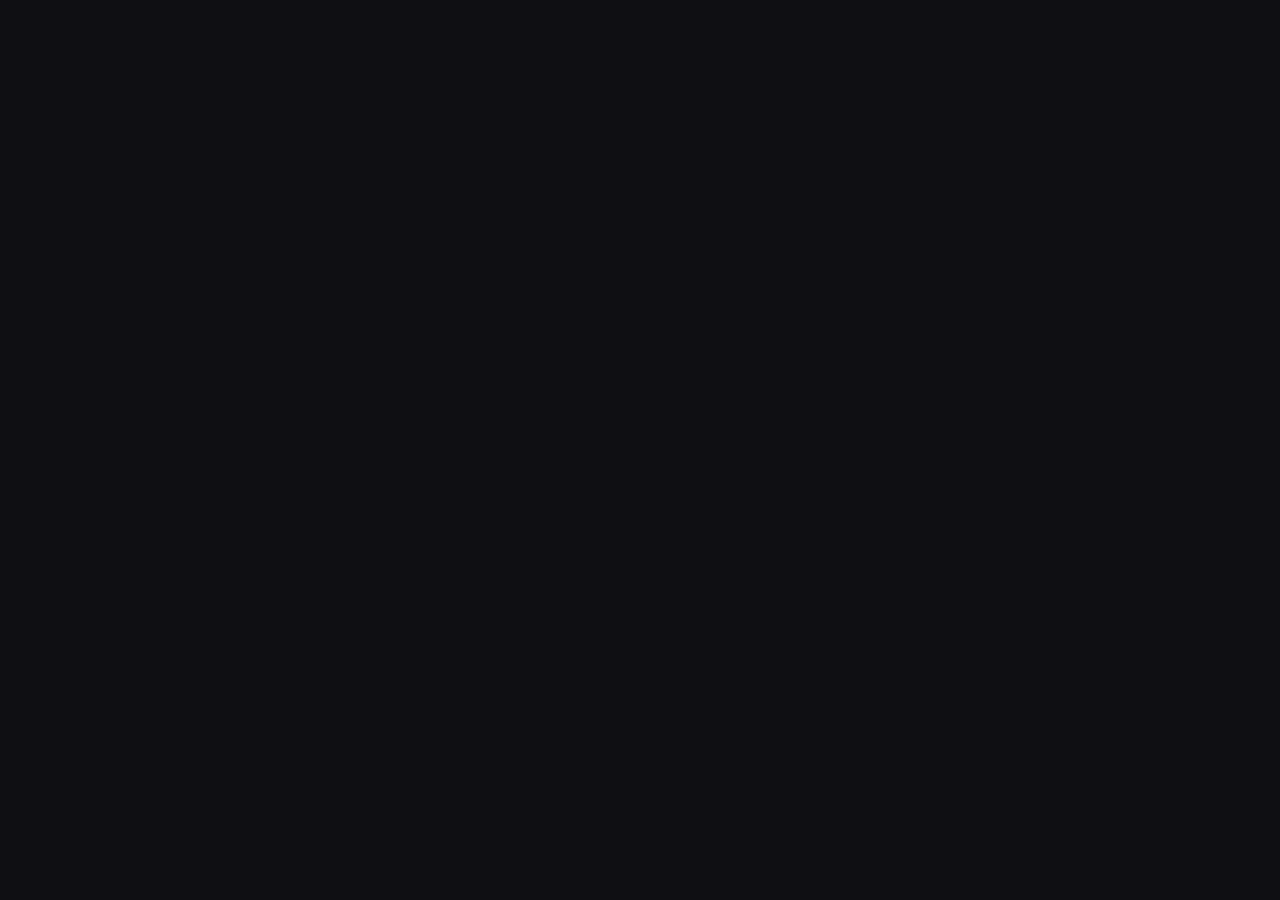
==== index.html @ 5f4cb9f7 "Create index.html" ====
<!DOCTYPE html>
<html lang="es">
<head>
    <meta charset="UTF-8">
    <meta name="viewport" content="width=device-width, initial-scale=1.0">
    <title>TITINA LLC | Game Studio</title>
    <style>
        /* Paleta de colores y variables */
        :root {
            --bg-color: #0f0f13;
            --text-color: #e0e0e0;
            --accent-color: #7b2cbf; /* Morado estilo gaming */
            --accent-glow: #9d4edd;
        }
        
        body {
            margin: 0;
            padding: 0;
            font-family: 'Segoe UI', Tahoma, Geneva, Verdana, sans-serif;
            background-color: var(--bg-color);
            color: var(--text-color);
        }

        /* Barra de navegación */
        header {
            padding: 20px 50px;
            background: rgba(0,0,0,0.5);
            display: flex;
            justify-content: space-between;
            align-items: center;
            border-bottom: 2px solid var(--accent-color);
            box-shadow: 0 0 10px rgba(123, 44, 191, 0.3);
        }

        header h1 {
            margin: 0;
            color: #fff;
            font-size: 1.5rem;
            letter-spacing: 2px;
        }

        /* Sección Principal (Hero) */
        .hero {
            text-align: center;
            padding: 100px 20px;
            background: radial-gradient(circle at center, #1a1a2e 0%, var(--bg-color) 100%);
        }

        .hero h2 {
            font-size: 3rem;
            margin-bottom: 10px;
            color: #fff;
            text-shadow: 0 0 10px var(--accent-glow);
        }

        .hero p {
            font-size: 1.2rem;
            color: #aaa;
            max-width: 600px;
            margin: 0 auto 30px auto;
            line-height: 1.6;
        }

        .btn {
            background-color: var(--accent-color);
            color: white;
            padding: 12px 24px;
            text-decoration: none;
            border-radius: 5px;
            font-weight: bold;
            transition: 0.3s;
            text-transform: uppercase;
            letter-
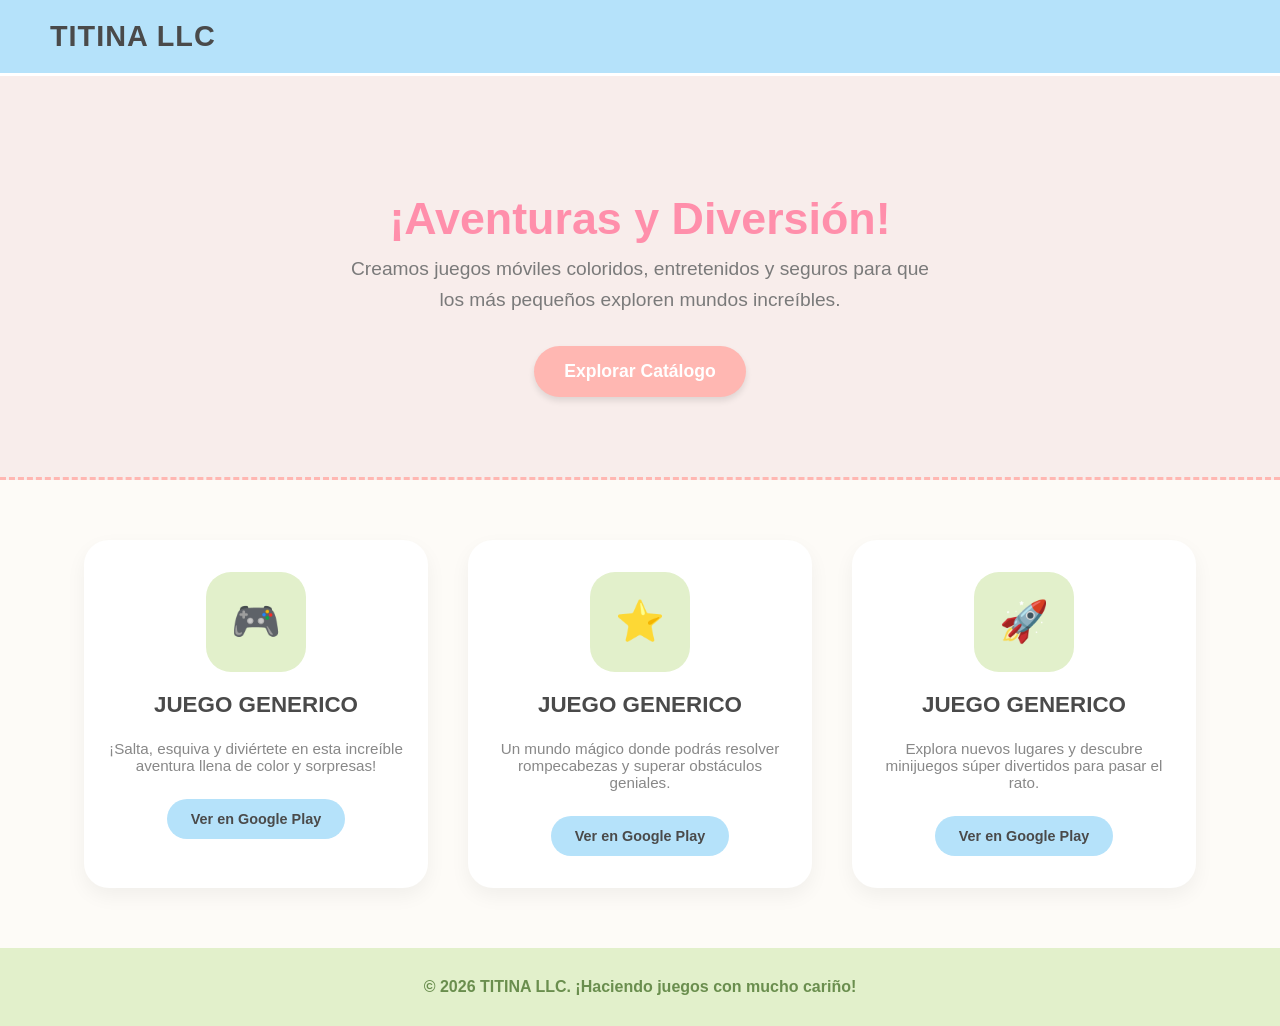
==== commit 5eb33295: "Update index.html" ====
--- a/index.html
+++ b/index.html
@@ -3,14 +3,17 @@
 <head>
     <meta charset="UTF-8">
     <meta name="viewport" content="width=device-width, initial-scale=1.0">
-    <title>TITINA LLC | Game Studio</title>
+    <title>TITINA LLC | Juegos Divertidos</title>
     <style>
-        /* Paleta de colores y variables */
+        /* Paleta de colores pastel */
         :root {
-            --bg-color: #0f0f13;
-            --text-color: #e0e0e0;
-            --accent-color: #7b2cbf; /* Morado estilo gaming */
-            --accent-glow: #9d4edd;
+            --bg-color: #fdfbf7; /* Crema suave */
+            --header-bg: #b5e2fa; /* Azul pastel */
+            --text-color: #5c5c5c;
+            --card-bg: #ffffff;
+            --btn-color: #ffb7b2; /* Rosa pastel */
+            --btn-hover: #ff9a93;
+            --footer-bg: #e2f0cb; /* Verde pastel */
         }
         
         body {
@@ -24,50 +27,183 @@
         /* Barra de navegación */
         header {
             padding: 20px 50px;
-            background: rgba(0,0,0,0.5);
+            background: var(--header-bg);
             display: flex;
             justify-content: space-between;
             align-items: center;
-            border-bottom: 2px solid var(--accent-color);
-            box-shadow: 0 0 10px rgba(123, 44, 191, 0.3);
+            box-shadow: 0 4px 10px rgba(0,0,0,0.05);
+            border-bottom: 3px solid #fff;
         }
 
         header h1 {
             margin: 0;
-            color: #fff;
-            font-size: 1.5rem;
-            letter-spacing: 2px;
+            color: #4a4a4a;
+            font-size: 1.8rem;
+            font-weight: 900;
+            letter-spacing: 1px;
         }
 
         /* Sección Principal (Hero) */
         .hero {
             text-align: center;
-            padding: 100px 20px;
-            background: radial-gradient(circle at center, #1a1a2e 0%, var(--bg-color) 100%);
+            padding: 80px 20px;
+            background-color: #f8edeb; /* Rosa muy claro */
+            border-bottom: 3px dashed #ffb7b2;
         }
 
         .hero h2 {
-            font-size: 3rem;
+            font-size: 2.8rem;
             margin-bottom: 10px;
-            color: #fff;
-            text-shadow: 0 0 10px var(--accent-glow);
+            color: #ff8fab;
         }
 
         .hero p {
             font-size: 1.2rem;
-            color: #aaa;
+            color: #7a7a7a;
             max-width: 600px;
             margin: 0 auto 30px auto;
             line-height: 1.6;
         }
 
         .btn {
-            background-color: var(--accent-color);
-            color: white;
+            background-color: var(--btn-color);
+            color: #fff;
+            padding: 15px 30px;
+            text-decoration: none;
+            border-radius: 30px; /* Bordes muy redondeados para estilo infantil */
+            font-weight: bold;
+            font-size: 1.1rem;
+            transition: 0.3s;
+            display: inline-block;
+            box-shadow: 0 4px 6px rgba(0,0,0,0.1);
+        }
+
+        .btn:hover {
+            background-color: var(--btn-hover);
+            transform: translateY(-2px);
+            box-shadow: 0 6px 12px rgba(0,0,0,0.15);
+        }
+
+        /* Cuadrícula de Juegos */
+        .games-grid {
+            display: flex;
+            justify-content: center;
+            gap: 40px;
+            padding: 60px 20px;
+            flex-wrap: wrap;
+        }
+
+        .game-card {
+            background: var(--card-bg);
+            padding: 30px 20px;
+            border-radius: 25px; /* Bordes suaves */
+            width: 300px;
+            text-align: center;
+            box-shadow: 0 8px 20px rgba(0,0,0,0.05);
+            transition: transform 0.3s, box-shadow 0.3s;
+            border: 2px solid #fff;
+        }
+
+        .game-card:hover {
+            transform: translateY(-10px);
+            box-shadow: 0 12px 25px rgba(0,0,0,0.1);
+            border-color: #b5e2fa;
+        }
+
+        /* Espacio para el ícono del juego */
+        .game-card .icon-placeholder {
+            width: 100px;
+            height: 100px;
+            background-color: #e2f0cb;
+            border-radius: 25px;
+            margin: 0 auto 20px auto;
+            display: flex;
+            align-items: center;
+            justify-content: center;
+            font-size: 2.5rem;
+            color: #a3c982;
+        }
+
+        .game-card h3 {
+            color: #4a4a4a;
+            margin-top: 0;
+            font-size: 1.4rem;
+        }
+
+        .game-card p {
+            color: #888;
+            font-size: 0.95rem;
+            margin-bottom: 25px;
+        }
+
+        .play-store-btn {
+            display: inline-block;
+            background-color: #b5e2fa;
+            color: #4a4a4a;
             padding: 12px 24px;
             text-decoration: none;
-            border-radius: 5px;
+            border-radius: 20px;
             font-weight: bold;
+            font-size: 0.9rem;
             transition: 0.3s;
-            text-transform: uppercase;
-            letter-
+        }
+
+        .play-store-btn:hover {
+            background-color: #90d4f8;
+        }
+
+        /* Pie de página */
+        footer {
+            text-align: center;
+            padding: 30px;
+            background: var(--footer-bg);
+            color: #6a8e4e;
+            font-size: 1rem;
+            font-weight: bold;
+        }
+    </style>
+</head>
+<body>
+
+    <header>
+        <h1>TITINA LLC</h1>
+    </header>
+
+    <section class="hero">
+        <h2>¡Aventuras y Diversión!</h2>
+        <p>Creamos juegos móviles coloridos, entretenidos y seguros para que los más pequeños exploren mundos increíbles.</p>
+        <a href="#games" class="btn">Explorar Catálogo</a>
+    </section>
+
+    <section id="games" class="games-grid">
+        <!-- Tarjeta Juego 1 -->
+        <div class="game-card">
+            <div class="icon-placeholder">🎮</div>
+            <h3>JUEGO GENERICO</h3>
+            <p>¡Salta, esquiva y diviértete en esta increíble aventura llena de color y sorpresas!</p>
+            <a href="#" class="play-store-btn">Ver en Google Play</a>
+        </div>
+
+        <!-- Tarjeta Juego 2 -->
+        <div class="game-card">
+            <div class="icon-placeholder">⭐</div>
+            <h3>JUEGO GENERICO</h3>
+            <p>Un mundo mágico donde podrás resolver rompecabezas y superar obstáculos geniales.</p>
+            <a href="#" class="play-store-btn">Ver en Google Play</a>
+        </div>
+        
+        <!-- Tarjeta Juego 3 -->
+        <div class="game-card">
+            <div class="icon-placeholder">🚀</div>
+            <h3>JUEGO GENERICO</h3>
+            <p>Explora nuevos lugares y descubre minijuegos súper divertidos para pasar el rato.</p>
+            <a href="#" class="play-store-btn">Ver en Google Play</a>
+        </div>
+    </section>
+
+    <footer>
+        &copy; 2026 TITINA LLC. ¡Haciendo juegos con mucho cariño!
+    </footer>
+
+</body>
+</html>
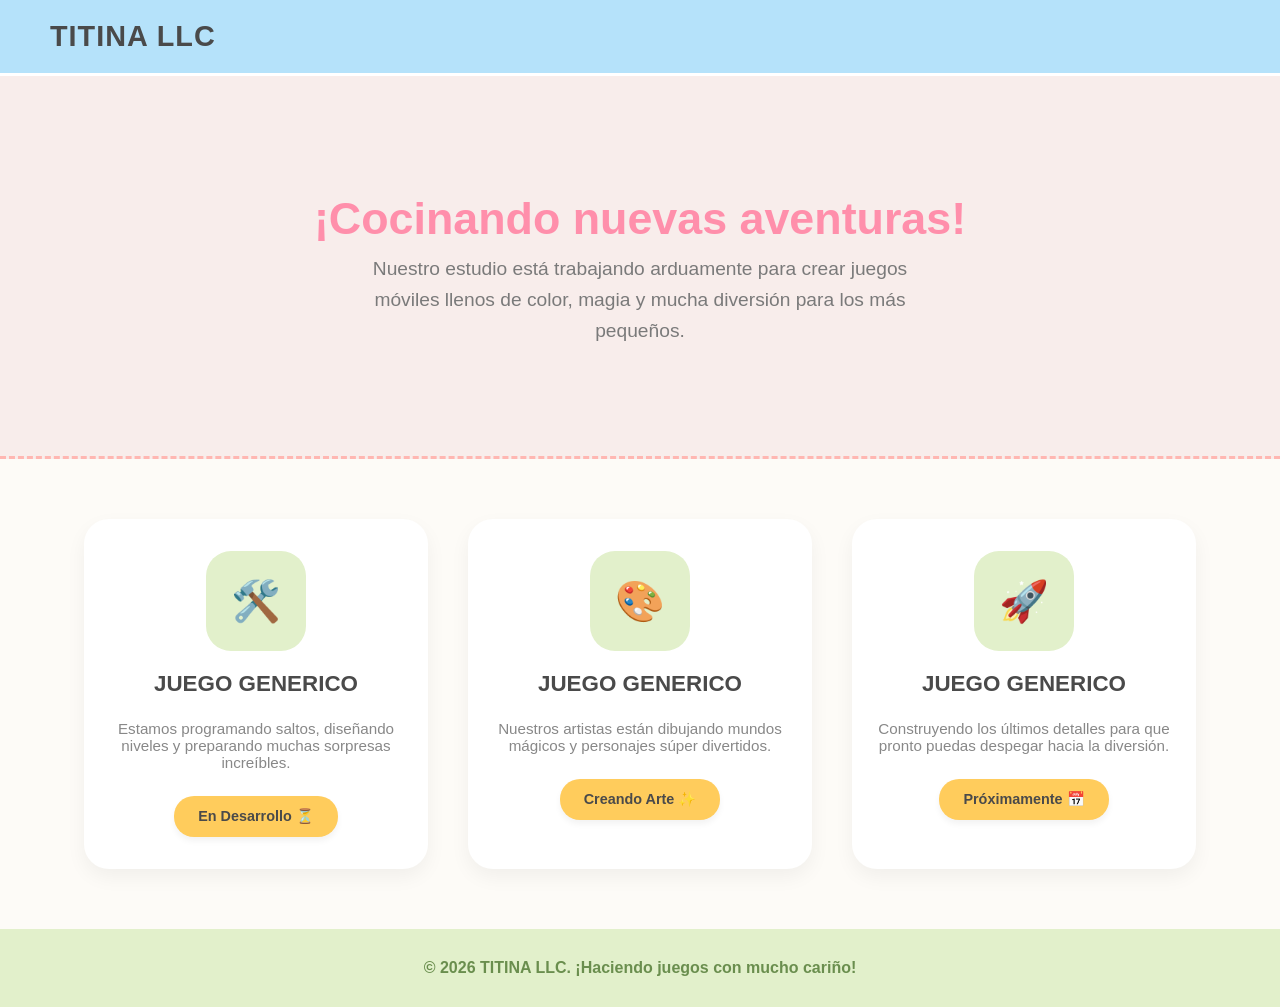
==== commit 95e2379f: "Update index.html" ====
--- a/index.html
+++ b/index.html
@@ -3,7 +3,7 @@
 <head>
     <meta charset="UTF-8">
     <meta name="viewport" content="width=device-width, initial-scale=1.0">
-    <title>TITINA LLC | Juegos Divertidos</title>
+    <title>TITINA LLC | Juegos en Desarrollo</title>
     <style>
         /* Paleta de colores pastel */
         :root {
@@ -11,8 +11,8 @@
             --header-bg: #b5e2fa; /* Azul pastel */
             --text-color: #5c5c5c;
             --card-bg: #ffffff;
-            --btn-color: #ffb7b2; /* Rosa pastel */
-            --btn-hover: #ff9a93;
+            --btn-color: #ffcc5c; /* Amarillo pastel/mostaza suave para indicar "en progreso" */
+            --btn-hover: #ffb732;
             --footer-bg: #e2f0cb; /* Verde pastel */
         }
         
@@ -63,25 +63,6 @@
             max-width: 600px;
             margin: 0 auto 30px auto;
             line-height: 1.6;
-        }
-
-        .btn {
-            background-color: var(--btn-color);
-            color: #fff;
-            padding: 15px 30px;
-            text-decoration: none;
-            border-radius: 30px; /* Bordes muy redondeados para estilo infantil */
-            font-weight: bold;
-            font-size: 1.1rem;
-            transition: 0.3s;
-            display: inline-block;
-            box-shadow: 0 4px 6px rgba(0,0,0,0.1);
-        }
-
-        .btn:hover {
-            background-color: var(--btn-hover);
-            transform: translateY(-2px);
-            box-shadow: 0 6px 12px rgba(0,0,0,0.15);
         }
 
         /* Cuadrícula de Juegos */
@@ -136,20 +117,17 @@
             margin-bottom: 25px;
         }
 
-        .play-store-btn {
+        /* Botón de estado "En Desarrollo" */
+        .status-btn {
             display: inline-block;
-            background-color: #b5e2fa;
+            background-color: var(--btn-color);
             color: #4a4a4a;
             padding: 12px 24px;
-            text-decoration: none;
             border-radius: 20px;
             font-weight: bold;
             font-size: 0.9rem;
-            transition: 0.3s;
-        }
-
-        .play-store-btn:hover {
-            background-color: #90d4f8;
+            cursor: default; /* Cursor normal porque no es un enlace clickeable aún */
+            box-shadow: 0 4px 6px rgba(0,0,0,0.05);
         }
 
         /* Pie de página */
@@ -170,34 +148,33 @@
     </header>
 
     <section class="hero">
-        <h2>¡Aventuras y Diversión!</h2>
-        <p>Creamos juegos móviles coloridos, entretenidos y seguros para que los más pequeños exploren mundos increíbles.</p>
-        <a href="#games" class="btn">Explorar Catálogo</a>
+        <h2>¡Cocinando nuevas aventuras!</h2>
+        <p>Nuestro estudio está trabajando arduamente para crear juegos móviles llenos de color, magia y mucha diversión para los más pequeños.</p>
     </section>
 
     <section id="games" class="games-grid">
         <!-- Tarjeta Juego 1 -->
         <div class="game-card">
-            <div class="icon-placeholder">🎮</div>
+            <div class="icon-placeholder">🛠️</div>
             <h3>JUEGO GENERICO</h3>
-            <p>¡Salta, esquiva y diviértete en esta increíble aventura llena de color y sorpresas!</p>
-            <a href="#" class="play-store-btn">Ver en Google Play</a>
+            <p>Estamos programando saltos, diseñando niveles y preparando muchas sorpresas increíbles.</p>
+            <div class="status-btn">En Desarrollo ⏳</div>
         </div>
 
         <!-- Tarjeta Juego 2 -->
         <div class="game-card">
-            <div class="icon-placeholder">⭐</div>
+            <div class="icon-placeholder">🎨</div>
             <h3>JUEGO GENERICO</h3>
-            <p>Un mundo mágico donde podrás resolver rompecabezas y superar obstáculos geniales.</p>
-            <a href="#" class="play-store-btn">Ver en Google Play</a>
+            <p>Nuestros artistas están dibujando mundos mágicos y personajes súper divertidos.</p>
+            <div class="status-btn">Creando Arte ✨</div>
         </div>
         
         <!-- Tarjeta Juego 3 -->
         <div class="game-card">
             <div class="icon-placeholder">🚀</div>
             <h3>JUEGO GENERICO</h3>
-            <p>Explora nuevos lugares y descubre minijuegos súper divertidos para pasar el rato.</p>
-            <a href="#" class="play-store-btn">Ver en Google Play</a>
+            <p>Construyendo los últimos detalles para que pronto puedas despegar hacia la diversión.</p>
+            <div class="status-btn">Próximamente 📅</div>
         </div>
     </section>
 
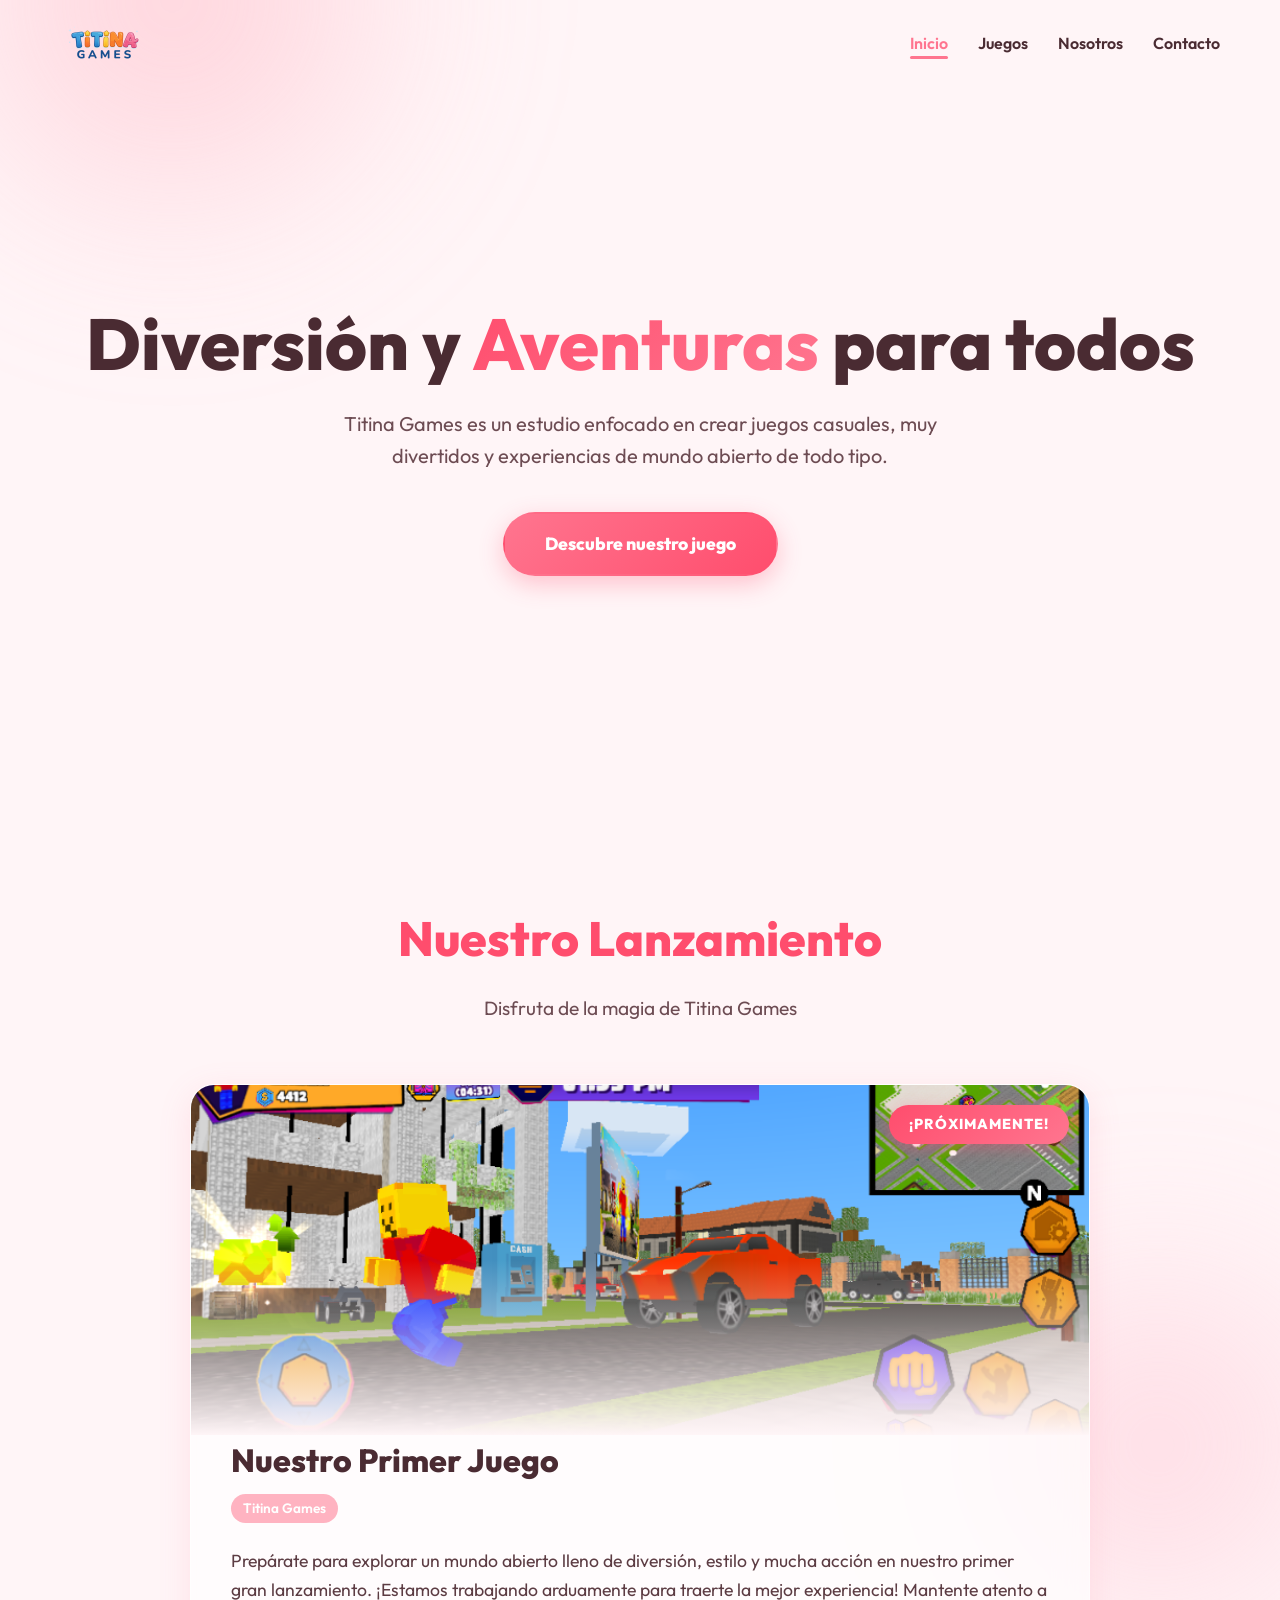
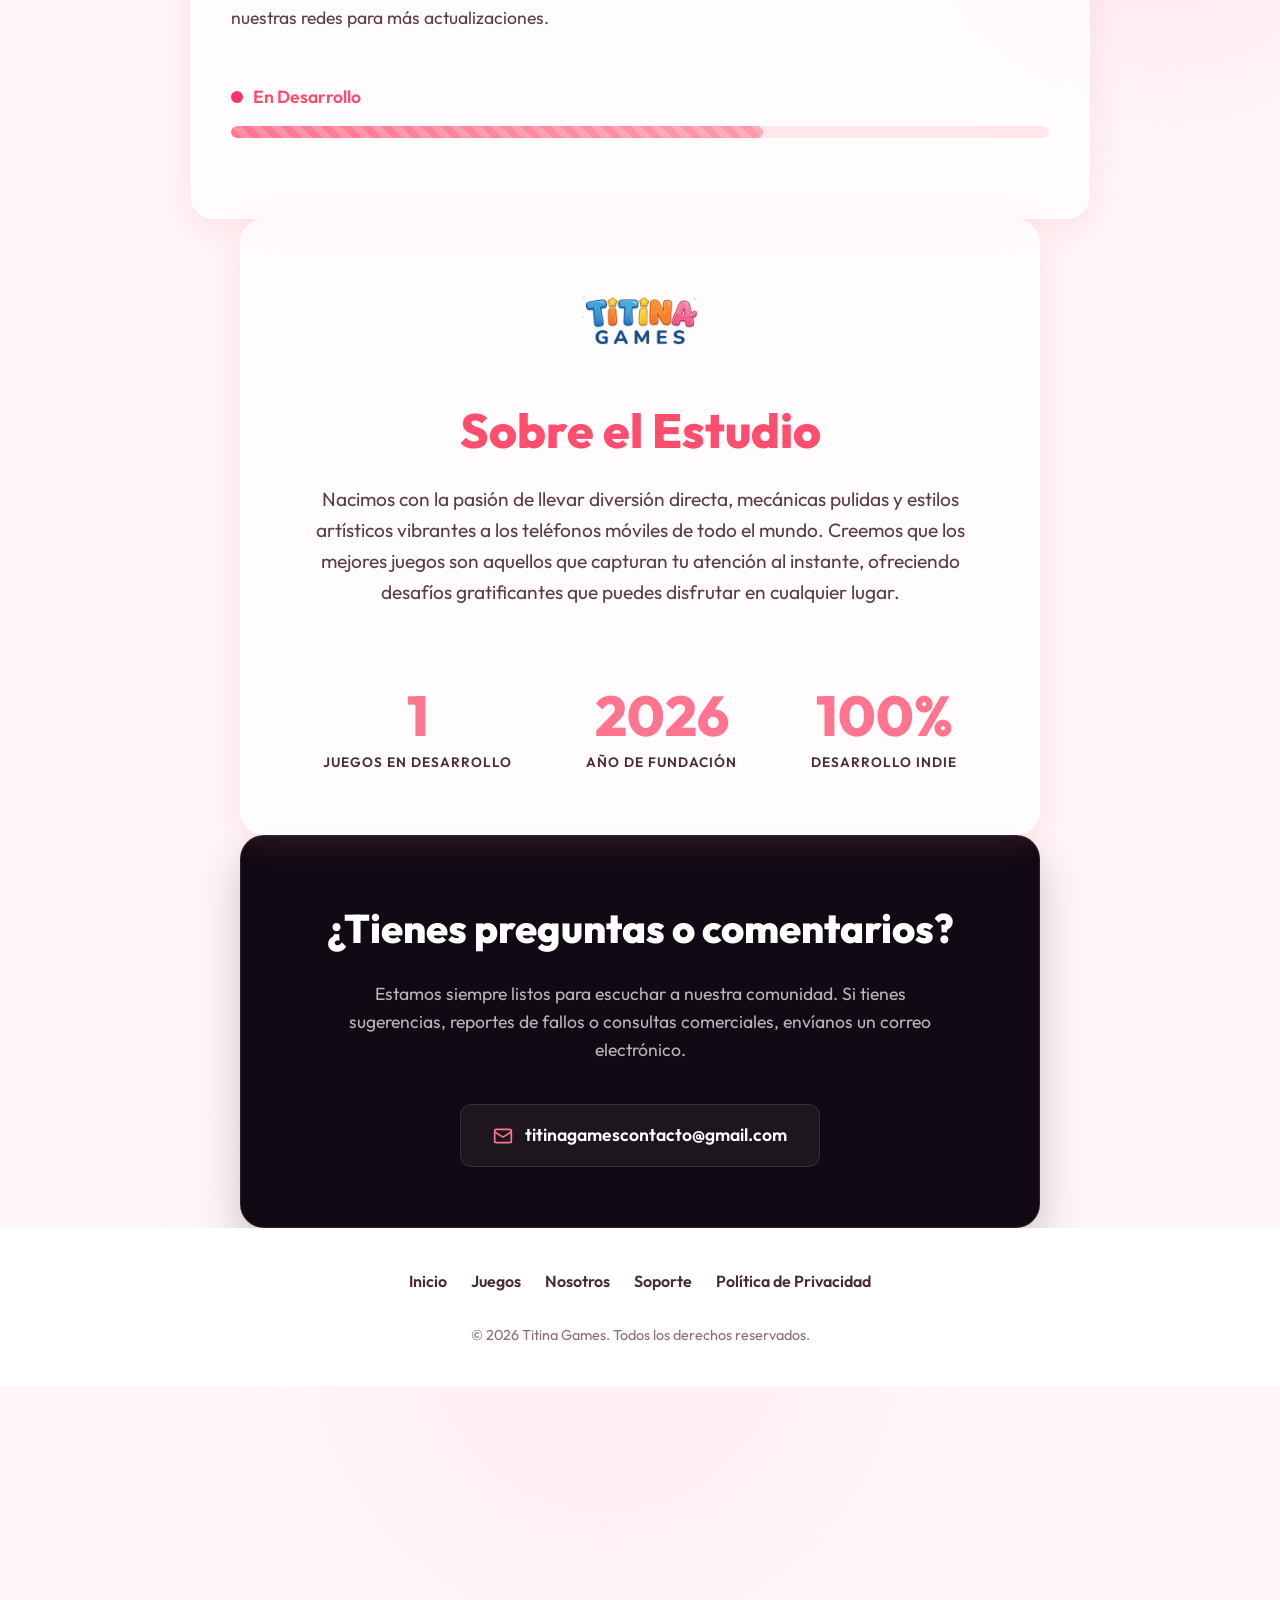
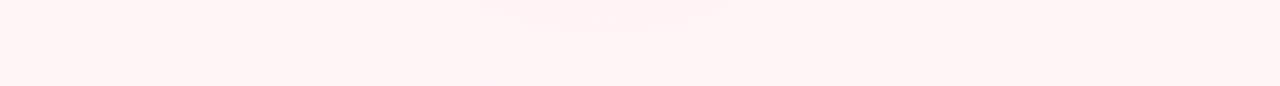
==== commit bc48d3d5: "Add files via upload" ====
--- a/index.html
+++ b/index.html
@@ -1,186 +1,139 @@
-<!DOCTYPE html>
-<html lang="es">
-<head>
-    <meta charset="UTF-8">
-    <meta name="viewport" content="width=device-width, initial-scale=1.0">
-    <title>TITINA LLC | Juegos en Desarrollo</title>
-    <style>
-        /* Paleta de colores pastel */
-        :root {
-            --bg-color: #fdfbf7; /* Crema suave */
-            --header-bg: #b5e2fa; /* Azul pastel */
-            --text-color: #5c5c5c;
-            --card-bg: #ffffff;
-            --btn-color: #ffcc5c; /* Amarillo pastel/mostaza suave para indicar "en progreso" */
-            --btn-hover: #ffb732;
-            --footer-bg: #e2f0cb; /* Verde pastel */
-        }
-        
-        body {
-            margin: 0;
-            padding: 0;
-            font-family: 'Segoe UI', Tahoma, Geneva, Verdana, sans-serif;
-            background-color: var(--bg-color);
-            color: var(--text-color);
-        }
-
-        /* Barra de navegación */
-        header {
-            padding: 20px 50px;
-            background: var(--header-bg);
-            display: flex;
-            justify-content: space-between;
-            align-items: center;
-            box-shadow: 0 4px 10px rgba(0,0,0,0.05);
-            border-bottom: 3px solid #fff;
-        }
-
-        header h1 {
-            margin: 0;
-            color: #4a4a4a;
-            font-size: 1.8rem;
-            font-weight: 900;
-            letter-spacing: 1px;
-        }
-
-        /* Sección Principal (Hero) */
-        .hero {
-            text-align: center;
-            padding: 80px 20px;
-            background-color: #f8edeb; /* Rosa muy claro */
-            border-bottom: 3px dashed #ffb7b2;
-        }
-
-        .hero h2 {
-            font-size: 2.8rem;
-            margin-bottom: 10px;
-            color: #ff8fab;
-        }
-
-        .hero p {
-            font-size: 1.2rem;
-            color: #7a7a7a;
-            max-width: 600px;
-            margin: 0 auto 30px auto;
-            line-height: 1.6;
-        }
-
-        /* Cuadrícula de Juegos */
-        .games-grid {
-            display: flex;
-            justify-content: center;
-            gap: 40px;
-            padding: 60px 20px;
-            flex-wrap: wrap;
-        }
-
-        .game-card {
-            background: var(--card-bg);
-            padding: 30px 20px;
-            border-radius: 25px; /* Bordes suaves */
-            width: 300px;
-            text-align: center;
-            box-shadow: 0 8px 20px rgba(0,0,0,0.05);
-            transition: transform 0.3s, box-shadow 0.3s;
-            border: 2px solid #fff;
-        }
-
-        .game-card:hover {
-            transform: translateY(-10px);
-            box-shadow: 0 12px 25px rgba(0,0,0,0.1);
-            border-color: #b5e2fa;
-        }
-
-        /* Espacio para el ícono del juego */
-        .game-card .icon-placeholder {
-            width: 100px;
-            height: 100px;
-            background-color: #e2f0cb;
-            border-radius: 25px;
-            margin: 0 auto 20px auto;
-            display: flex;
-            align-items: center;
-            justify-content: center;
-            font-size: 2.5rem;
-            color: #a3c982;
-        }
-
-        .game-card h3 {
-            color: #4a4a4a;
-            margin-top: 0;
-            font-size: 1.4rem;
-        }
-
-        .game-card p {
-            color: #888;
-            font-size: 0.95rem;
-            margin-bottom: 25px;
-        }
-
-        /* Botón de estado "En Desarrollo" */
-        .status-btn {
-            display: inline-block;
-            background-color: var(--btn-color);
-            color: #4a4a4a;
-            padding: 12px 24px;
-            border-radius: 20px;
-            font-weight: bold;
-            font-size: 0.9rem;
-            cursor: default; /* Cursor normal porque no es un enlace clickeable aún */
-            box-shadow: 0 4px 6px rgba(0,0,0,0.05);
-        }
-
-        /* Pie de página */
-        footer {
-            text-align: center;
-            padding: 30px;
-            background: var(--footer-bg);
-            color: #6a8e4e;
-            font-size: 1rem;
-            font-weight: bold;
-        }
-    </style>
-</head>
-<body>
-
-    <header>
-        <h1>TITINA LLC</h1>
-    </header>
-
-    <section class="hero">
-        <h2>¡Cocinando nuevas aventuras!</h2>
-        <p>Nuestro estudio está trabajando arduamente para crear juegos móviles llenos de color, magia y mucha diversión para los más pequeños.</p>
-    </section>
-
-    <section id="games" class="games-grid">
-        <!-- Tarjeta Juego 1 -->
-        <div class="game-card">
-            <div class="icon-placeholder">🛠️</div>
-            <h3>JUEGO GENERICO</h3>
-            <p>Estamos programando saltos, diseñando niveles y preparando muchas sorpresas increíbles.</p>
-            <div class="status-btn">En Desarrollo ⏳</div>
-        </div>
-
-        <!-- Tarjeta Juego 2 -->
-        <div class="game-card">
-            <div class="icon-placeholder">🎨</div>
-            <h3>JUEGO GENERICO</h3>
-            <p>Nuestros artistas están dibujando mundos mágicos y personajes súper divertidos.</p>
-            <div class="status-btn">Creando Arte ✨</div>
-        </div>
-        
-        <!-- Tarjeta Juego 3 -->
-        <div class="game-card">
-            <div class="icon-placeholder">🚀</div>
-            <h3>JUEGO GENERICO</h3>
-            <p>Construyendo los últimos detalles para que pronto puedas despegar hacia la diversión.</p>
-            <div class="status-btn">Próximamente 📅</div>
-        </div>
-    </section>
-
-    <footer>
-        &copy; 2026 TITINA LLC. ¡Haciendo juegos con mucho cariño!
-    </footer>
-
-</body>
-</html>
+<!DOCTYPE html>
+<html lang="es">
+<head>
+    <meta charset="UTF-8">
+    <meta name="viewport" content="width=device-width, initial-scale=1.0">
+    <title>Titina Games - Estudio de Videojuegos</title>
+    
+    <meta name="description" content="Bienvenido a Titina Games, creadores de juegos móviles divertidos y atractivos.">
+    <meta name="keywords" content="Titina Games, videojuegos moviles, juegos casuales, android games, ios games">
+    
+    <link rel="stylesheet" href="style.css">
+    <!-- Google Fonts for modern typography -->
+    <link href="https://fonts.googleapis.com/css2?family=Outfit:wght@300;400;600;800&display=swap" rel="stylesheet">
+</head>
+<body>
+    <div class="bg-glow bg-glow-1"></div>
+    <div class="bg-glow bg-glow-2"></div>
+    <div class="bg-glow bg-glow-3"></div>
+
+    <header>
+        <div class="container">
+            <nav>
+                <div class="logo-container">
+                    <img src="assets/logo.png" alt="Titina Games Logo" class="logo-img" id="nav-logo">
+                </div>
+                <ul class="nav-links">
+                    <li><a href="#inicio" class="active">Inicio</a></li>
+                    <li><a href="#games">Juegos</a></li>
+                    <li><a href="#about">Nosotros</a></li>
+                    <li><a href="#contact">Contacto</a></li>
+                </ul>
+            </nav>
+        </div>
+    </header>
+
+    <section class="hero" id="inicio">
+        <div class="container">
+            <h1 class="hero-title">Diversión y <span class="highlight-text">Aventuras</span> para todos</h1>
+            <p class="hero-subtitle">Titina Games es un estudio enfocado en crear juegos casuales, muy divertidos y experiencias de mundo abierto de todo tipo.</p>
+            <a href="#games" class="btn-primary">Descubre nuestro juego</a>
+        </div>
+    </section>
+
+    <main>
+        <section class="games container" id="games">
+            <div class="section-header">
+                <h2 class="section-title">Nuestro Lanzamiento</h2>
+                <p class="section-subtitle">Disfruta de la magia de Titina Games</p>
+            </div>
+
+            <article class="game-card" id="game-titina">
+                <div class="game-banner-wrapper">
+                    <!-- Instrucción: Guarda la imagen que subiste en la carpeta 'assets' como 'juego1.png' (o .jpg) y reemplaza la ruta si es necesario -->
+                    <img src="assets/juego1.png" alt="Primer Juego de Titina Games" class="game-banner">
+                    <div class="game-banner-overlay"></div>
+                    <div class="coming-soon-badge">¡PRÓXIMAMENTE!</div>
+                </div>
+                
+                <div class="game-card-content">
+                    <div class="game-header">
+                        <div class="game-title-meta">
+                            <h3 class="game-title">Nuestro Primer Juego</h3>
+                            <span class="game-studio-label">Titina Games</span>
+                        </div>
+                    </div>
+                    
+                    <p class="game-description">
+                        Prepárate para explorar un mundo abierto lleno de diversión, estilo y mucha acción en nuestro primer gran lanzamiento. ¡Estamos trabajando arduamente para traerte la mejor experiencia! Mantente atento a nuestras redes para más actualizaciones.
+                    </p>
+                    
+                    <div class="coming-soon-info">
+                        <div class="status-indicator">
+                            <span class="pulse"></span> En Desarrollo
+                        </div>
+                        <div class="progress-bar-container">
+                            <div class="progress-bar"></div>
+                        </div>
+                    </div>
+                </div>
+            </article>
+        </section>
+
+        <section class="about container" id="about">
+            <div class="about-content">
+                <div class="about-logo-wrapper">
+                    <img src="assets/logo.png" alt="Titina Games Logo" class="about-logo">
+                </div>
+                <h2 class="section-title">Sobre el Estudio</h2>
+                <p class="about-text">Nacimos con la pasión de llevar diversión directa, mecánicas pulidas y estilos artísticos vibrantes a los teléfonos móviles de todo el mundo. Creemos que los mejores juegos son aquellos que capturan tu atención al instante, ofreciendo desafíos gratificantes que puedes disfrutar en cualquier lugar.</p>
+                
+                <div class="stats-divider"></div>
+                
+                <div class="stats-container">
+                    <div class="stat-item">
+                        <span class="stat-number">1</span>
+                        <span class="stat-label">JUEGOS EN DESARROLLO</span>
+                    </div>
+                    <div class="stat-item">
+                        <span class="stat-number">2026</span>
+                        <span class="stat-label">AÑO DE FUNDACIÓN</span>
+                    </div>
+                    <div class="stat-item">
+                        <span class="stat-number">100%</span>
+                        <span class="stat-label">DESARROLLO INDIE</span>
+                    </div>
+                </div>
+            </div>
+        </section>
+
+        <section class="contact container" id="contact">
+            <div class="contact-card">
+                <h2 class="contact-title">¿Tienes preguntas o comentarios?</h2>
+                <p class="contact-text">Estamos siempre listos para escuchar a nuestra comunidad. Si tienes sugerencias, reportes de fallos o consultas comerciales, envíanos un correo electrónico.</p>
+                
+                <a href="mailto:titinagamescontacto@gmail.com" class="contact-btn">
+                    <svg xmlns="http://www.w3.org/2000/svg" width="20" height="20" viewBox="0 0 24 24" fill="none" stroke="currentColor" stroke-width="2" stroke-linecap="round" stroke-linejoin="round" class="mail-icon"><rect width="20" height="16" x="2" y="4" rx="2"></rect><path d="m22 7-8.97 5.7a1.94 1.94 0 0 1-2.06 0L2 7"></path></svg>
+                    titinagamescontacto@gmail.com
+                </a>
+            </div>
+        </section>
+    </main>
+
+    <footer>
+        <div class="container footer-content">
+            <div class="footer-links">
+                <a href="#inicio">Inicio</a>
+                <a href="#games">Juegos</a>
+                <a href="#about">Nosotros</a>
+                <a href="#contact">Soporte</a>
+                <a href="privacidad.html">Política de Privacidad</a>
+            </div>
+            
+            <p>&copy; 2026 Titina Games. Todos los derechos reservados.</p>
+        </div>
+    </footer>
+
+    <script src="script.js"></script>
+</body>
+</html>
--- a/style.css
+++ b/style.css
@@ -0,0 +1,602 @@
+:root {
+    --color-bg: #fff5f7;
+    --color-text: #4a2b32;
+    --color-primary: #ff758f;
+    --color-primary-hover: #ff4d6d;
+    --color-accent: #ffb3c1;
+    --color-white: #ffffff;
+    --color-glass: rgba(255, 255, 255, 0.7);
+    --color-glass-border: rgba(255, 255, 255, 0.4);
+    
+    --shadow-soft: 0 8px 32px rgba(255, 117, 143, 0.15);
+    --shadow-hover: 0 12px 48px rgba(255, 117, 143, 0.25);
+    
+    --transition: all 0.3s cubic-bezier(0.25, 0.8, 0.25, 1);
+    --border-radius: 24px;
+}
+
+* {
+    margin: 0;
+    padding: 0;
+    box-sizing: border-box;
+}
+
+body {
+    font-family: 'Outfit', sans-serif;
+    background-color: var(--color-bg);
+    color: var(--color-text);
+    line-height: 1.6;
+    overflow-x: hidden;
+    position: relative;
+}
+
+html {
+    scroll-behavior: smooth;
+}
+
+/* Background glows */
+.bg-glow {
+    position: absolute;
+    border-radius: 50%;
+    filter: blur(80px);
+    z-index: -1;
+    opacity: 0.6;
+}
+.bg-glow-1 {
+    width: 600px;
+    height: 600px;
+    background: radial-gradient(circle, #ffb3c1 0%, transparent 70%);
+    top: -10%;
+    left: -10%;
+}
+.bg-glow-2 {
+    width: 500px;
+    height: 500px;
+    background: radial-gradient(circle, #ffc2d1 0%, transparent 70%);
+    top: 40%;
+    right: -10%;
+}
+.bg-glow-3 {
+    width: 700px;
+    height: 700px;
+    background: radial-gradient(circle, #ffe5ec 0%, transparent 70%);
+    bottom: -10%;
+    left: 20%;
+}
+
+.container {
+    max-width: 1200px;
+    margin: 0 auto;
+    padding: 0 20px;
+}
+
+/* Header */
+header {
+    position: fixed;
+    top: 0;
+    left: 0;
+    width: 100%;
+    padding: 20px 0;
+    z-index: 1000;
+    transition: var(--transition);
+}
+
+header.scrolled {
+    background: rgba(255, 255, 255, 0.85);
+    backdrop-filter: blur(12px);
+    -webkit-backdrop-filter: blur(12px);
+    box-shadow: 0 4px 30px rgba(0, 0, 0, 0.05);
+    padding: 15px 0;
+}
+
+nav {
+    display: flex;
+    justify-content: space-between;
+    align-items: center;
+}
+
+.logo-container {
+    display: flex;
+    align-items: center;
+    gap: 12px;
+}
+
+.logo-img {
+    width: auto;
+    height: 48px;
+    object-fit: contain;
+}
+
+.logo-text {
+    font-size: 1.5rem;
+    font-weight: 800;
+    color: var(--color-primary-hover);
+    letter-spacing: -0.5px;
+}
+
+.nav-links {
+    display: flex;
+    list-style: none;
+    gap: 30px;
+}
+
+.nav-links a {
+    text-decoration: none;
+    color: var(--color-text);
+    font-weight: 600;
+    transition: var(--transition);
+    position: relative;
+}
+
+.nav-links a:hover, .nav-links a.active {
+    color: var(--color-primary);
+}
+
+.nav-links a::after {
+    content: '';
+    position: absolute;
+    width: 0;
+    height: 3px;
+    bottom: -6px;
+    left: 0;
+    background: var(--color-primary);
+    border-radius: 2px;
+    transition: var(--transition);
+}
+
+.nav-links a:hover::after, .nav-links a.active::after {
+    width: 100%;
+}
+
+/* Hero Section */
+.hero {
+    min-height: 100vh;
+    display: flex;
+    align-items: center;
+    justify-content: center;
+    text-align: center;
+    padding-top: 80px;
+}
+
+.hero-title {
+    font-size: 4.5rem;
+    font-weight: 800;
+    line-height: 1.1;
+    margin-bottom: 24px;
+    color: var(--color-text);
+}
+
+.highlight-text {
+    background: linear-gradient(135deg, var(--color-primary-hover), var(--color-primary));
+    -webkit-background-clip: text;
+    -webkit-text-fill-color: transparent;
+}
+
+.hero-subtitle {
+    font-size: 1.25rem;
+    max-width: 600px;
+    margin: 0 auto 40px;
+    color: #6d4c53;
+}
+
+.btn-primary {
+    display: inline-block;
+    padding: 16px 40px;
+    background: linear-gradient(135deg, var(--color-primary), var(--color-primary-hover));
+    color: var(--color-white);
+    text-decoration: none;
+    font-weight: 800;
+    font-size: 1.1rem;
+    border-radius: 50px;
+    box-shadow: 0 8px 24px rgba(255, 77, 109, 0.3);
+    transition: var(--transition);
+    border: 2px solid transparent;
+}
+
+.btn-primary:hover {
+    transform: translateY(-3px);
+    box-shadow: 0 12px 32px rgba(255, 77, 109, 0.4);
+}
+
+/* Sections Common */
+section {
+    padding: 100px 0;
+}
+
+.section-header {
+    text-align: center;
+    margin-bottom: 60px;
+}
+
+.section-title {
+    font-size: 3rem;
+    font-weight: 800;
+    margin-bottom: 16px;
+    color: var(--color-primary-hover);
+}
+
+.section-subtitle {
+    font-size: 1.2rem;
+    color: #6d4c53;
+}
+
+/* Game Card */
+.game-card {
+    background: var(--color-glass);
+    backdrop-filter: blur(16px);
+    -webkit-backdrop-filter: blur(16px);
+    border: 1px solid var(--color-glass-border);
+    border-radius: var(--border-radius);
+    overflow: hidden;
+    box-shadow: var(--shadow-soft);
+    transition: var(--transition);
+    max-width: 900px;
+    margin: 0 auto;
+}
+
+.game-card:hover {
+    transform: translateY(-10px);
+    box-shadow: var(--shadow-hover);
+}
+
+.game-banner-wrapper {
+    position: relative;
+    width: 100%;
+    height: 350px;
+    overflow: hidden;
+}
+
+.game-banner {
+    width: 100%;
+    height: 100%;
+    object-fit: cover;
+    transition: transform 0.5s ease;
+}
+
+.game-card:hover .game-banner {
+    transform: scale(1.05);
+}
+
+.game-banner-overlay {
+    position: absolute;
+    bottom: 0;
+    left: 0;
+    width: 100%;
+    height: 50%;
+    background: linear-gradient(to top, rgba(255, 245, 247, 1), transparent);
+}
+
+.game-card-content {
+    padding: 40px;
+    position: relative;
+    top: -40px;
+}
+
+.game-header {
+    display: flex;
+    align-items: center;
+    gap: 20px;
+    margin-bottom: 24px;
+}
+
+.game-icon-img {
+    width: 100px;
+    height: 100px;
+    border-radius: 24px;
+    box-shadow: 0 10px 20px rgba(0,0,0,0.1);
+    object-fit: cover;
+    border: 4px solid var(--color-white);
+}
+
+.game-title {
+    font-size: 2rem;
+    font-weight: 800;
+    color: var(--color-text);
+}
+
+.game-studio-label {
+    display: inline-block;
+    background: var(--color-accent);
+    color: var(--color-white);
+    padding: 4px 12px;
+    border-radius: 20px;
+    font-size: 0.85rem;
+    font-weight: 600;
+    margin-top: 8px;
+}
+
+.game-description {
+    font-size: 1.1rem;
+    color: #5c3c43;
+    margin-bottom: 30px;
+}
+
+/* Coming Soon Badge */
+.coming-soon-badge {
+    position: absolute;
+    top: 20px;
+    right: 20px;
+    background: linear-gradient(135deg, var(--color-primary-hover), var(--color-primary));
+    color: var(--color-white);
+    padding: 8px 20px;
+    border-radius: 50px;
+    font-weight: 800;
+    font-size: 0.9rem;
+    letter-spacing: 1px;
+    box-shadow: 0 4px 15px rgba(255, 77, 109, 0.4);
+    z-index: 10;
+    animation: bounce 2s infinite;
+}
+
+@keyframes bounce {
+    0%, 20%, 50%, 80%, 100% { transform: translateY(0); }
+    40% { transform: translateY(-10px); }
+    60% { transform: translateY(-5px); }
+}
+
+/* Coming Soon Info */
+.coming-soon-info {
+    margin-top: 20px;
+    padding-top: 20px;
+    border-top: 1px solid var(--color-glass-border);
+}
+
+.status-indicator {
+    display: flex;
+    align-items: center;
+    gap: 10px;
+    font-weight: 600;
+    color: var(--color-primary-hover);
+    margin-bottom: 15px;
+    font-size: 1.1rem;
+}
+
+.pulse {
+    display: block;
+    width: 12px;
+    height: 12px;
+    background-color: #ff3366;
+    border-radius: 50%;
+    box-shadow: 0 0 0 0 rgba(255, 51, 102, 0.7);
+    animation: pulse-animation 2s infinite;
+}
+
+@keyframes pulse-animation {
+    0% { transform: scale(0.95); box-shadow: 0 0 0 0 rgba(255, 51, 102, 0.7); }
+    70% { transform: scale(1); box-shadow: 0 0 0 10px rgba(255, 51, 102, 0); }
+    100% { transform: scale(0.95); box-shadow: 0 0 0 0 rgba(255, 51, 102, 0); }
+}
+
+.progress-bar-container {
+    width: 100%;
+    height: 12px;
+    background-color: rgba(255, 117, 143, 0.15);
+    border-radius: 10px;
+    overflow: hidden;
+}
+
+.progress-bar {
+    height: 100%;
+    width: 65%; /* Representing development progress */
+    background: linear-gradient(90deg, var(--color-primary), #ff99ac);
+    border-radius: 10px;
+    position: relative;
+    overflow: hidden;
+}
+
+.progress-bar::after {
+    content: '';
+    position: absolute;
+    top: 0;
+    left: 0;
+    bottom: 0;
+    right: 0;
+    background: linear-gradient(
+        45deg,
+        rgba(255, 255, 255, 0.2) 25%,
+        transparent 25%,
+        transparent 50%,
+        rgba(255, 255, 255, 0.2) 50%,
+        rgba(255, 255, 255, 0.2) 75%,
+        transparent 75%,
+        transparent
+    );
+    background-size: 20px 20px;
+    animation: progress-stripes 2s linear infinite;
+}
+
+@keyframes progress-stripes {
+    from { background-position: 20px 0; }
+    to { background-position: 0 0; }
+}
+
+/* About Section */
+.about-content {
+    background: var(--color-glass);
+    backdrop-filter: blur(16px);
+    border: 1px solid var(--color-glass-border);
+    padding: 60px;
+    border-radius: var(--border-radius);
+    text-align: center;
+    max-width: 800px;
+    margin: 0 auto;
+    box-shadow: var(--shadow-soft);
+}
+
+.about-text {
+    font-size: 1.2rem;
+    color: #5c3c43;
+}
+
+.about-logo-wrapper {
+    margin-bottom: 24px;
+}
+
+.about-logo {
+    height: 80px;
+    width: auto;
+    object-fit: contain;
+}
+
+.stats-divider {
+    height: 1px;
+    background: var(--color-glass-border);
+    margin: 40px 0;
+    width: 100%;
+}
+
+.stats-container {
+    display: flex;
+    justify-content: space-around;
+    align-items: center;
+    flex-wrap: wrap;
+    gap: 30px;
+}
+
+.stat-item {
+    display: flex;
+    flex-direction: column;
+    align-items: center;
+    gap: 8px;
+}
+
+.stat-number {
+    font-size: 3.5rem;
+    font-weight: 800;
+    color: var(--color-primary);
+    line-height: 1;
+}
+
+.stat-label {
+    font-size: 0.85rem;
+    font-weight: 600;
+    color: var(--color-text);
+    letter-spacing: 1px;
+    text-transform: uppercase;
+}
+
+/* Contact Section */
+.contact-card {
+    background: #110a14;
+    color: #ffffff;
+    border: 1px solid rgba(255, 255, 255, 0.1);
+    padding: 60px;
+    border-radius: var(--border-radius);
+    text-align: center;
+    max-width: 800px;
+    margin: 0 auto;
+    box-shadow: 0 20px 40px rgba(0, 0, 0, 0.2);
+}
+
+.contact-title {
+    font-size: 2.5rem;
+    font-weight: 800;
+    margin-bottom: 20px;
+    color: #ffffff;
+}
+
+.contact-text {
+    font-size: 1.1rem;
+    color: rgba(255, 255, 255, 0.7);
+    margin-bottom: 40px;
+    max-width: 600px;
+    margin-left: auto;
+    margin-right: auto;
+}
+
+.contact-btn {
+    display: inline-flex;
+    align-items: center;
+    justify-content: center;
+    gap: 12px;
+    padding: 16px 32px;
+    background: rgba(255, 255, 255, 0.05);
+    border: 1px solid rgba(255, 255, 255, 0.1);
+    color: #ffffff;
+    text-decoration: none;
+    border-radius: 12px;
+    font-weight: 600;
+    font-size: 1.1rem;
+    transition: var(--transition);
+}
+
+.contact-btn:hover {
+    background: rgba(255, 255, 255, 0.1);
+    border-color: rgba(255, 255, 255, 0.2);
+    transform: translateY(-2px);
+}
+
+.mail-icon {
+    color: var(--color-primary);
+}
+
+/* Footer */
+footer {
+    background: var(--color-white);
+    padding: 40px 0;
+    border-top: 1px solid var(--color-glass-border);
+}
+
+.footer-content {
+    display: flex;
+    flex-direction: column;
+    justify-content: center;
+    align-items: center;
+    gap: 30px;
+}
+
+.footer-links {
+    display: flex;
+    gap: 24px;
+    flex-wrap: wrap;
+    justify-content: center;
+}
+
+.footer-links a {
+    color: var(--color-text);
+    text-decoration: none;
+    font-weight: 600;
+    transition: var(--transition);
+}
+
+.footer-links a:hover {
+    color: var(--color-primary);
+}
+
+footer p {
+    color: #8c6c73;
+    font-size: 0.9rem;
+}
+
+/* Responsive */
+@media (max-width: 768px) {
+    .hero-title {
+        font-size: 3rem;
+    }
+    
+    .nav-links {
+        display: none; /* In a real app, add a hamburger menu */
+    }
+    
+    .game-banner-wrapper {
+        height: 200px;
+    }
+    
+    .game-card-content {
+        padding: 20px;
+        top: -20px;
+    }
+    
+    .game-icon-img {
+        width: 80px;
+        height: 80px;
+    }
+    
+    .game-title {
+        font-size: 1.5rem;
+    }
+    
+    .store-buttons {
+        flex-direction: column;
+    }
+}
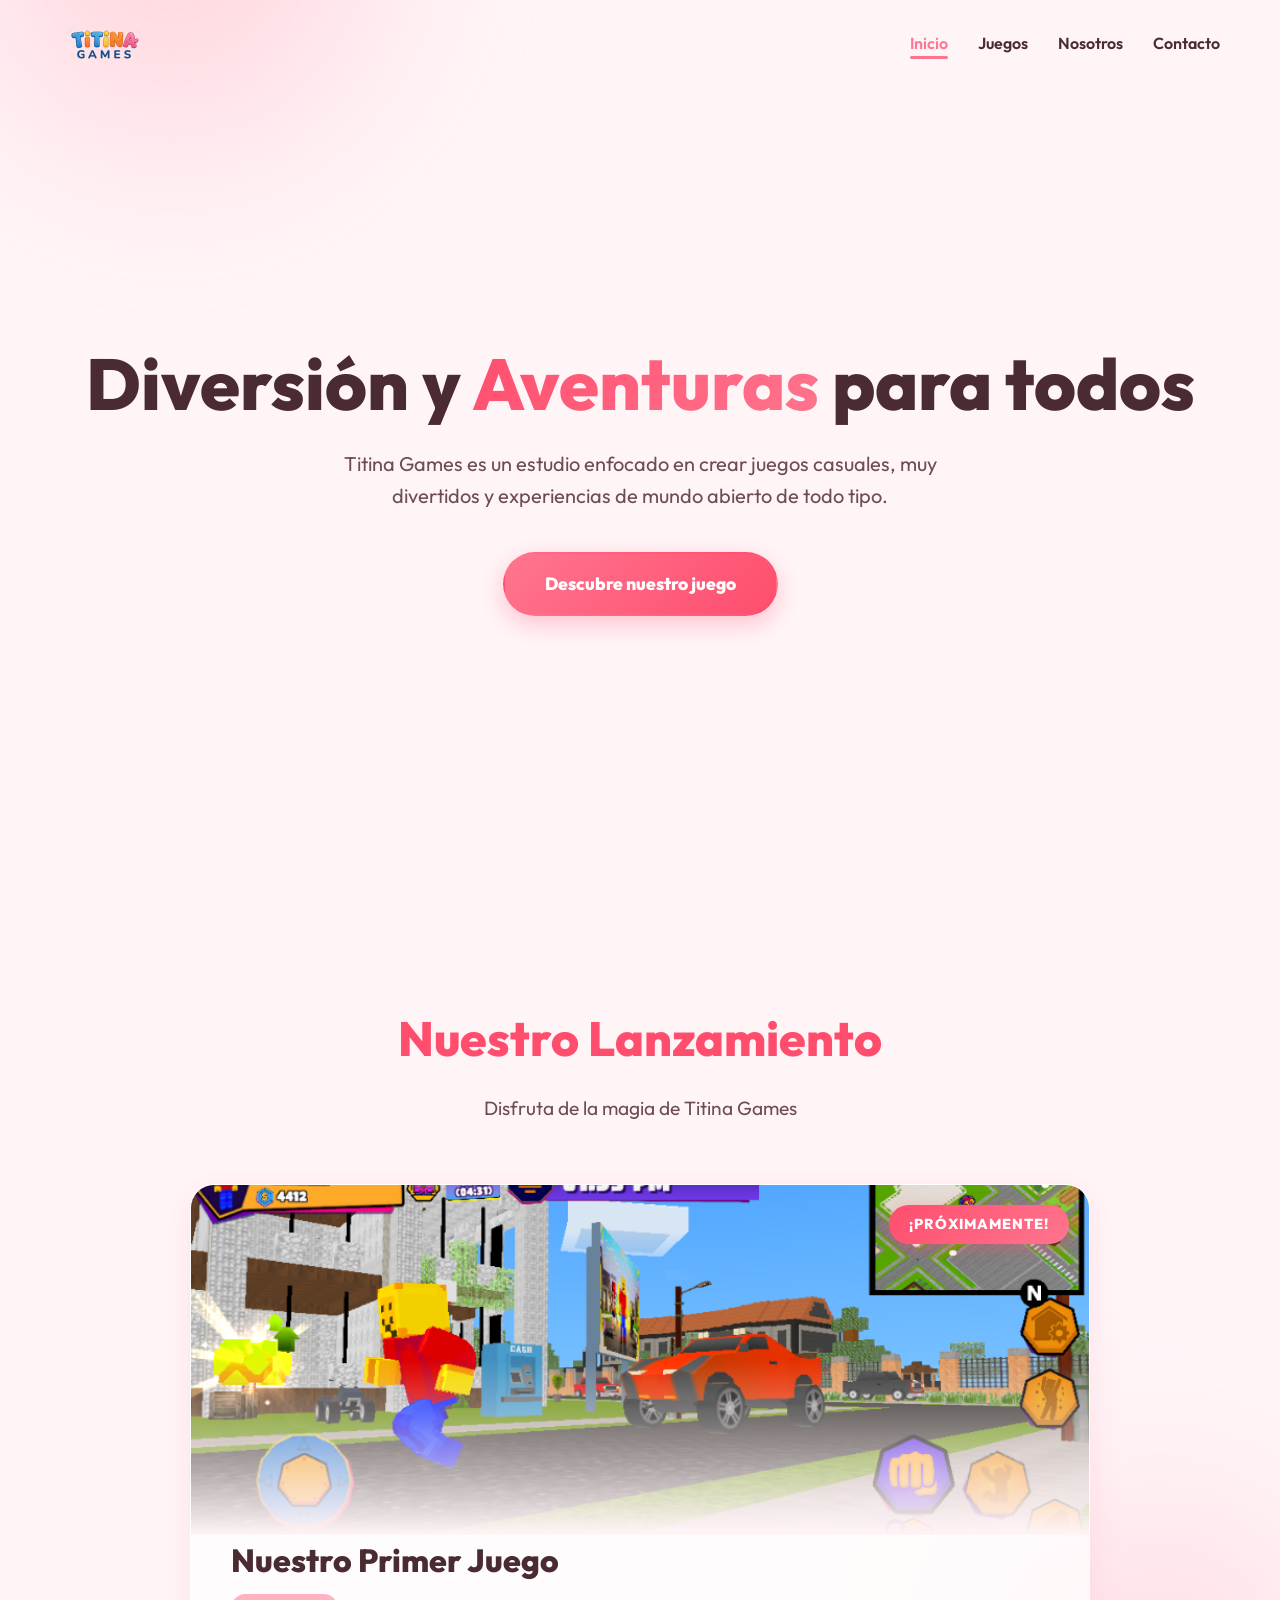
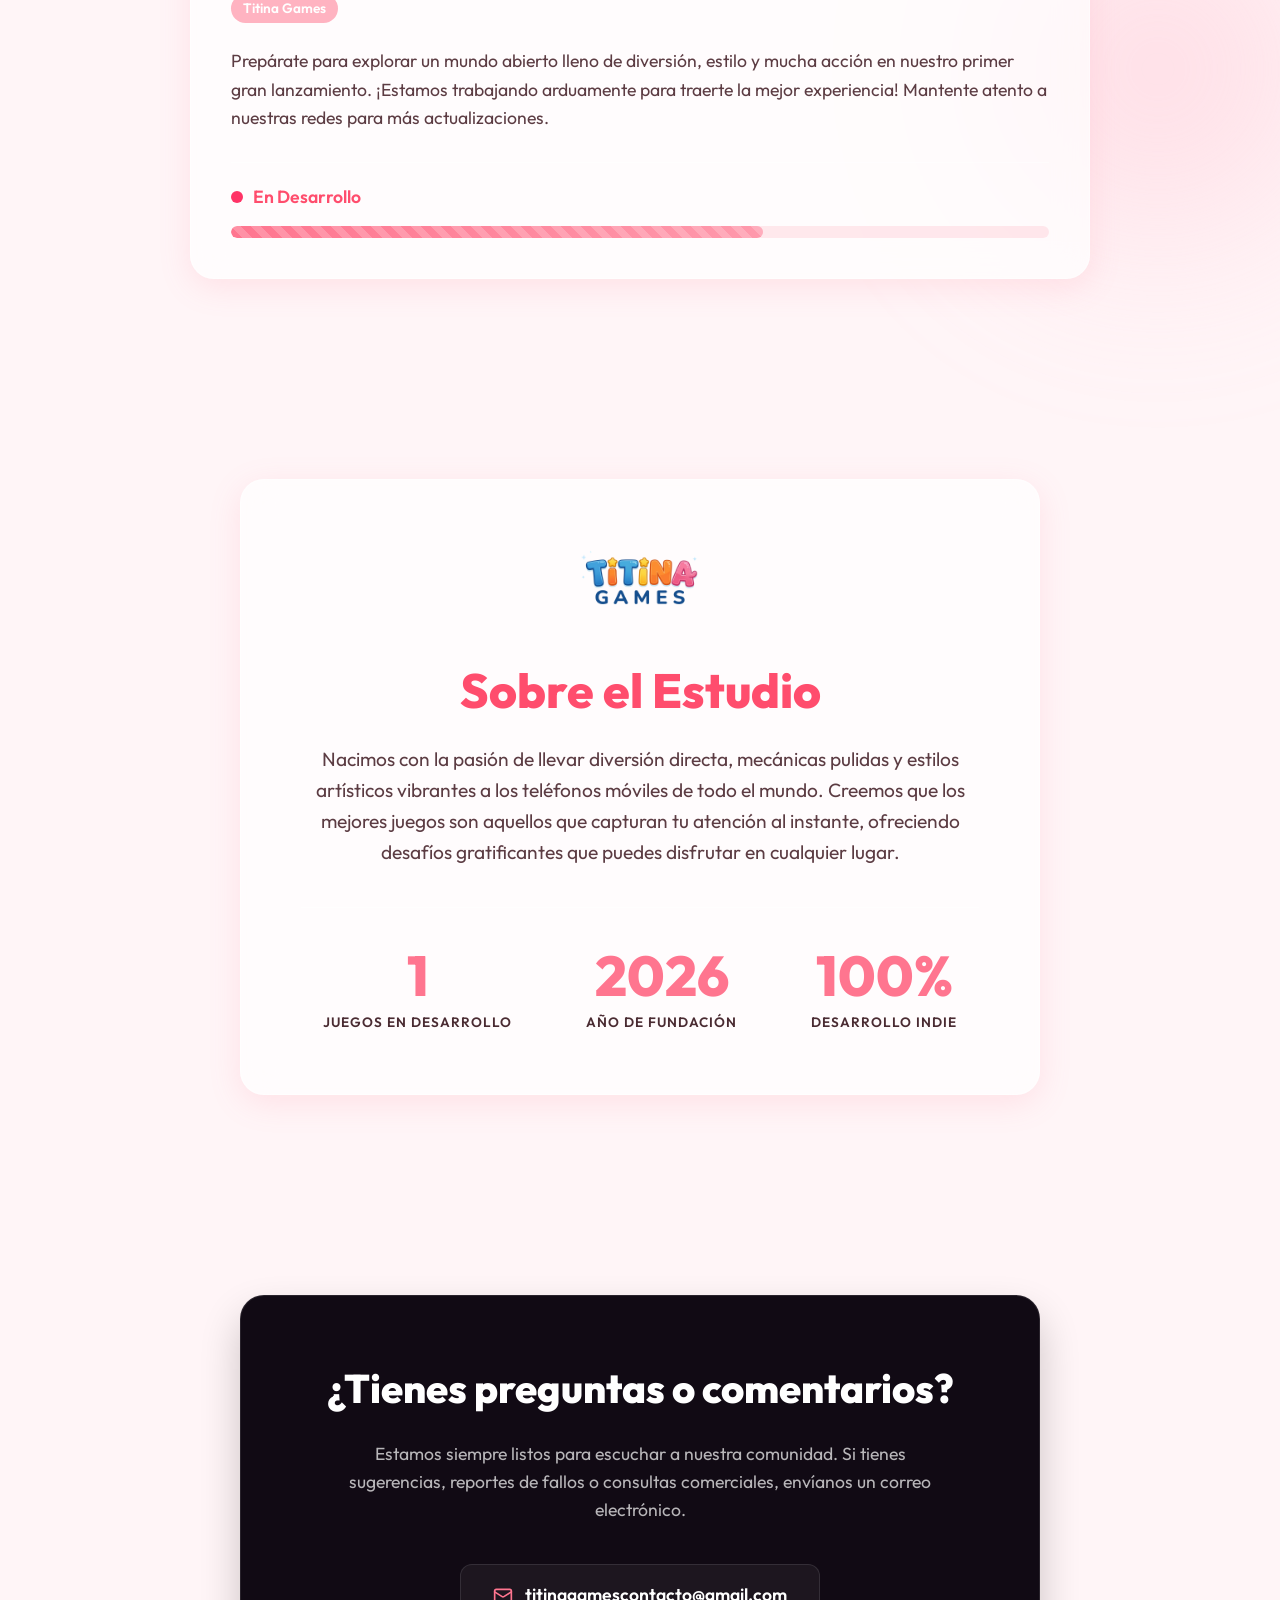
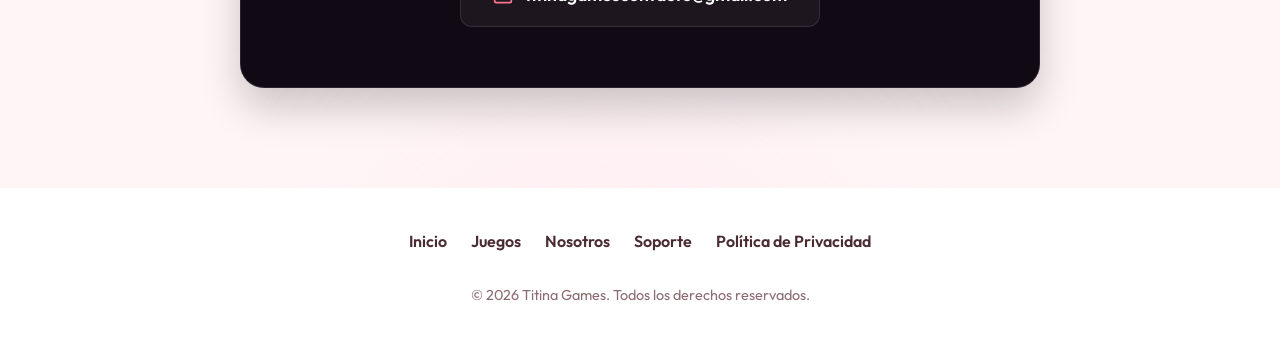
==== commit 16c7b2e5: "Add files via upload" ====
--- a/index.html
+++ b/index.html
@@ -8,14 +8,16 @@
     <meta name="description" content="Bienvenido a Titina Games, creadores de juegos móviles divertidos y atractivos.">
     <meta name="keywords" content="Titina Games, videojuegos moviles, juegos casuales, android games, ios games">
     
-    <link rel="stylesheet" href="style.css">
+    <link rel="stylesheet" href="style.css?v=1.7">
     <!-- Google Fonts for modern typography -->
     <link href="https://fonts.googleapis.com/css2?family=Outfit:wght@300;400;600;800&display=swap" rel="stylesheet">
 </head>
 <body>
-    <div class="bg-glow bg-glow-1"></div>
-    <div class="bg-glow bg-glow-2"></div>
-    <div class="bg-glow bg-glow-3"></div>
+    <div class="bg-wrapper">
+        <div class="bg-glow bg-glow-1"></div>
+        <div class="bg-glow bg-glow-2"></div>
+        <div class="bg-glow bg-glow-3"></div>
+    </div>
 
     <header>
         <div class="container">
@@ -23,6 +25,11 @@
                 <div class="logo-container">
                     <img src="assets/logo.png" alt="Titina Games Logo" class="logo-img" id="nav-logo">
                 </div>
+                <button class="menu-toggle" id="mobile-menu-toggle" aria-label="Abrir menú de navegación">
+                    <span class="bar"></span>
+                    <span class="bar"></span>
+                    <span class="bar"></span>
+                </button>
                 <ul class="nav-links">
                     <li><a href="#inicio" class="active">Inicio</a></li>
                     <li><a href="#games">Juegos</a></li>
@@ -134,6 +141,6 @@
         </div>
     </footer>
 
-    <script src="script.js"></script>
+    <script src="script.js?v=1.7"></script>
 </body>
 </html>
--- a/style.css
+++ b/style.css
@@ -26,15 +26,27 @@
     background-color: var(--color-bg);
     color: var(--color-text);
     line-height: 1.6;
+    position: relative;
     overflow-x: hidden;
-    position: relative;
 }
 
 html {
     scroll-behavior: smooth;
+    overflow-x: hidden;
 }
 
 /* Background glows */
+.bg-wrapper {
+    position: absolute;
+    top: 0;
+    left: 0;
+    width: 100%;
+    height: 100%;
+    overflow: hidden;
+    z-index: -1;
+    pointer-events: none;
+}
+
 .bg-glow {
     position: absolute;
     border-radius: 50%;
@@ -67,7 +79,8 @@
 .container {
     max-width: 1200px;
     margin: 0 auto;
-    padding: 0 20px;
+    padding-left: 20px;
+    padding-right: 20px;
 }
 
 /* Header */
@@ -152,10 +165,15 @@
 .hero {
     min-height: 100vh;
     display: flex;
-    align-items: center;
-    justify-content: center;
+    flex-direction: column;
+    padding-top: 120px;
+    padding-bottom: 60px;
     text-align: center;
-    padding-top: 80px;
+}
+
+.hero > .container {
+    margin: auto;
+    width: 100%;
 }
 
 .hero-title {
@@ -200,7 +218,8 @@
 
 /* Sections Common */
 section {
-    padding: 100px 0;
+    padding-top: 100px;
+    padding-bottom: 100px;
 }
 
 .section-header {
@@ -269,7 +288,8 @@
 .game-card-content {
     padding: 40px;
     position: relative;
-    top: -40px;
+    margin-top: -40px;
+    z-index: 2;
 }
 
 .game-header {
@@ -568,23 +588,124 @@
     font-size: 0.9rem;
 }
 
+/* Base Hamburger & Mobile Nav Styles */
+body.menu-open {
+    overflow: hidden;
+}
+
+.menu-toggle {
+    display: none;
+    flex-direction: column;
+    justify-content: space-between;
+    width: 28px;
+    height: 18px;
+    background: transparent;
+    border: none;
+    cursor: pointer;
+    padding: 0;
+    z-index: 1001;
+}
+
+.menu-toggle .bar {
+    width: 100%;
+    height: 3px;
+    background-color: var(--color-text);
+    border-radius: 3px;
+    transition: all 0.3s ease-in-out;
+    transform-origin: center;
+}
+
 /* Responsive */
 @media (max-width: 768px) {
+    .menu-toggle {
+        display: flex;
+    }
+    
+    .menu-toggle.active .bar:nth-child(1) {
+        transform: translateY(7px) rotate(45deg);
+        background-color: var(--color-primary-hover);
+    }
+    
+    .menu-toggle.active .bar:nth-child(2) {
+        opacity: 0;
+    }
+    
+    .menu-toggle.active .bar:nth-child(3) {
+        transform: translateY(-8px) rotate(-45deg);
+        background-color: var(--color-primary-hover);
+    }
+
+    .nav-links {
+        position: fixed;
+        top: 0;
+        right: 0;
+        width: 280px;
+        max-width: 80%;
+        height: 100vh;
+        background: rgba(255, 245, 247, 0.95);
+        backdrop-filter: blur(20px);
+        -webkit-backdrop-filter: blur(20px);
+        border-left: 1px solid var(--color-glass-border);
+        flex-direction: column;
+        justify-content: flex-start;
+        align-items: center;
+        padding: 100px 30px 40px;
+        gap: 30px;
+        box-shadow: -10px 0 30px rgba(255, 117, 143, 0.1);
+        transform: translateX(100%);
+        transition: transform 0.4s cubic-bezier(0.25, 0.8, 0.25, 1);
+        z-index: 1000;
+    }
+
+    .nav-links.active {
+        transform: translateX(0);
+    }
+    
+    .nav-links a {
+        font-size: 1.2rem;
+    }
+
+    .nav-links a::after {
+        display: none; /* Hide hover lines on mobile */
+    }
+
+    section {
+        padding-top: 60px;
+        padding-bottom: 60px;
+    }
+
+    .hero {
+        min-height: calc(100vh - 80px);
+        padding-top: 100px;
+        padding-bottom: 40px;
+    }
+
     .hero-title {
-        font-size: 3rem;
-    }
-    
-    .nav-links {
-        display: none; /* In a real app, add a hamburger menu */
+        font-size: 2.8rem;
+    }
+    
+    .hero-subtitle {
+        font-size: 1.1rem;
+        margin-bottom: 30px;
+    }
+
+    .section-title {
+        font-size: 2.2rem;
+        margin-bottom: 12px;
+    }
+
+    .section-header {
+        margin-bottom: 40px;
     }
     
     .game-banner-wrapper {
-        height: 200px;
+        height: 220px;
     }
     
     .game-card-content {
-        padding: 20px;
-        top: -20px;
+        padding: 30px 24px;
+        margin-top: -30px;
+        z-index: 2;
     }
     
     .game-icon-img {
@@ -593,10 +714,95 @@
     }
     
     .game-title {
-        font-size: 1.5rem;
-    }
-    
+        font-size: 1.6rem;
+    }
+
+    .about-content, .contact-card {
+        padding: 40px 24px;
+    }
+
+    .stats-container {
+        gap: 20px;
+    }
+
+    .stat-number {
+        font-size: 2.8rem;
+    }
+
+    .contact-title {
+        font-size: 1.8rem;
+    }
+
+    .contact-text {
+        margin-bottom: 30px;
+    }
+
+    .contact-btn {
+        padding: 14px 24px;
+        font-size: 1rem;
+    }
+
     .store-buttons {
         flex-direction: column;
     }
 }
+
+@media (max-width: 480px) {
+    .hero-title {
+        font-size: 2.2rem;
+    }
+
+    .hero-subtitle {
+        font-size: 1rem;
+    }
+
+    .btn-primary {
+        padding: 14px 32px;
+        font-size: 1rem;
+    }
+
+    .section-title {
+        font-size: 1.8rem;
+    }
+
+    .game-banner-wrapper {
+        height: 180px;
+    }
+
+    .game-card-content {
+        padding: 20px 16px;
+        margin-top: -20px;
+        z-index: 2;
+    }
+
+    .about-content, .contact-card {
+        padding: 30px 16px;
+    }
+
+    .stats-container {
+        flex-direction: column;
+        gap: 24px;
+    }
+
+    .stat-item {
+        gap: 4px;
+    }
+
+    .contact-title {
+        font-size: 1.5rem;
+    }
+
+    .contact-btn {
+        width: 100%;
+        padding: 12px 16px;
+        font-size: 0.85rem;
+        gap: 8px;
+        word-break: break-all;
+    }
+
+    .contact-btn svg {
+        width: 16px;
+        height: 16px;
+        flex-shrink: 0;
+    }
+}
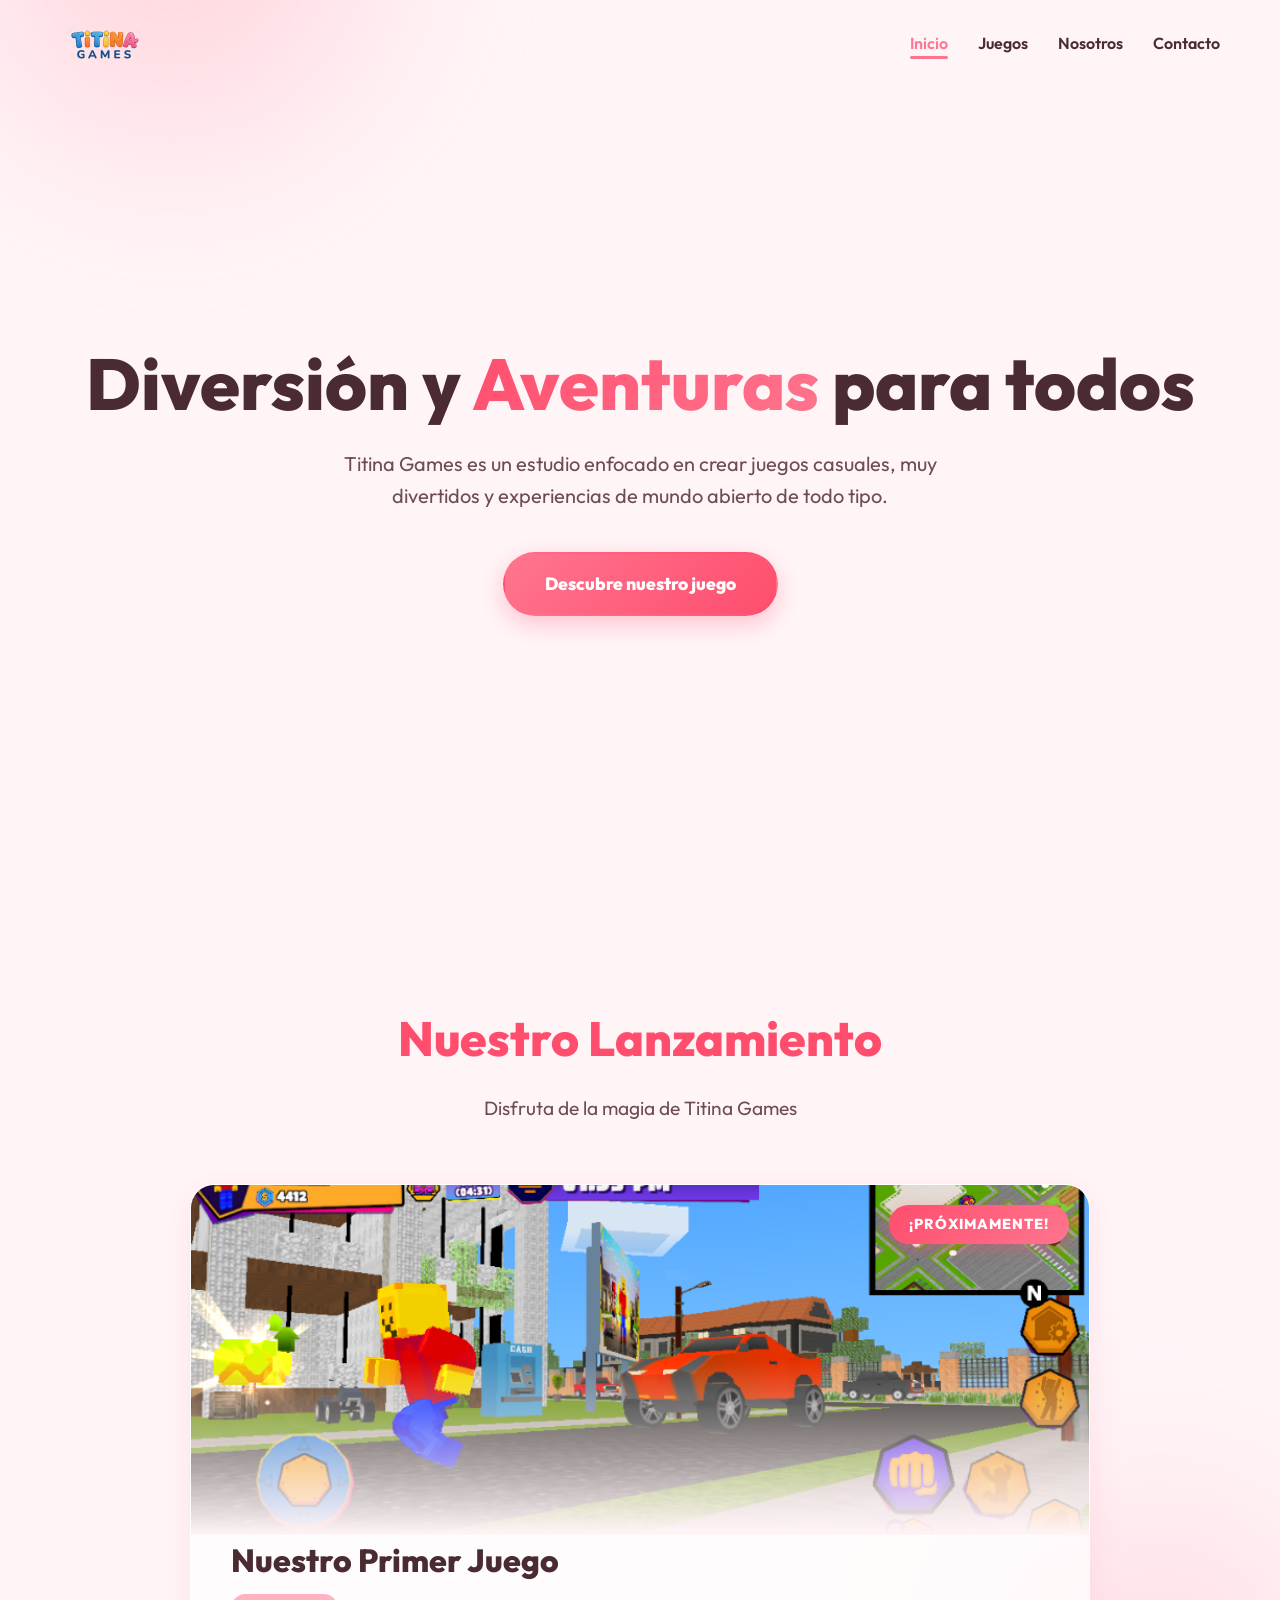
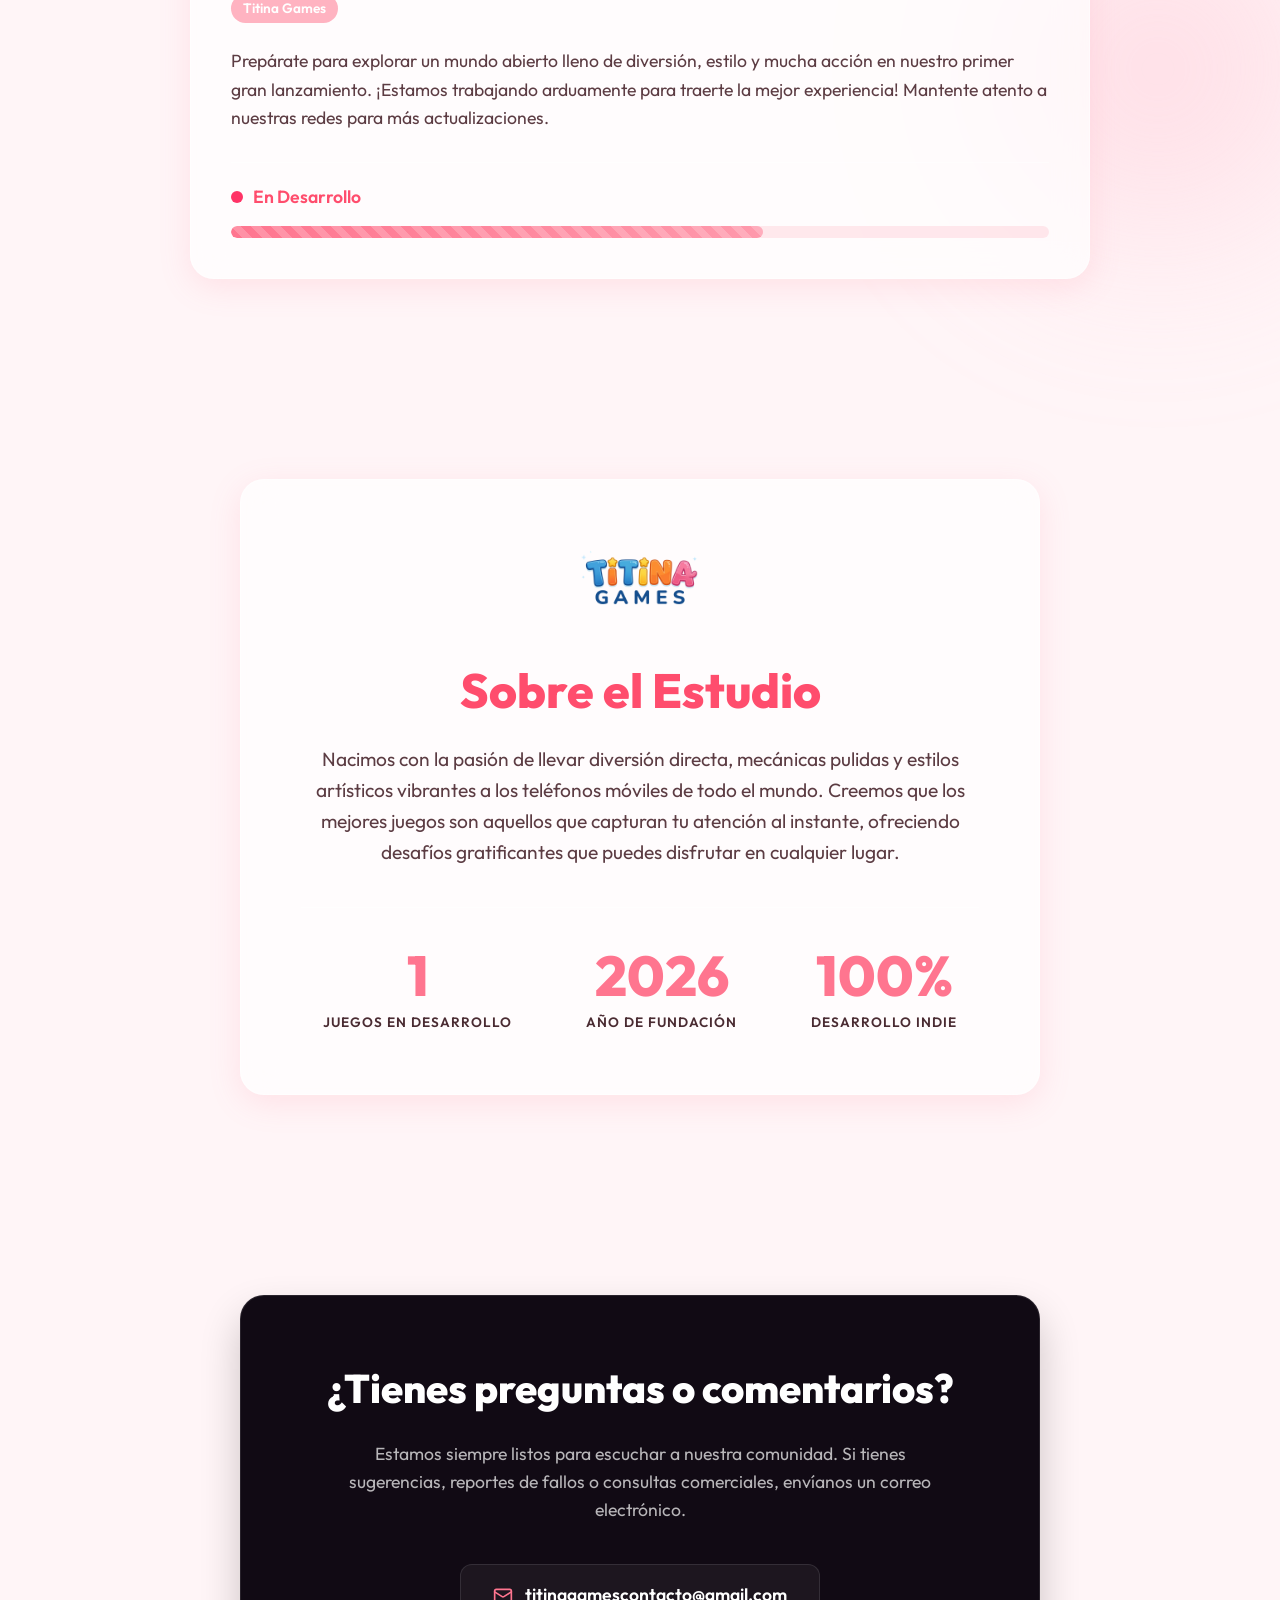
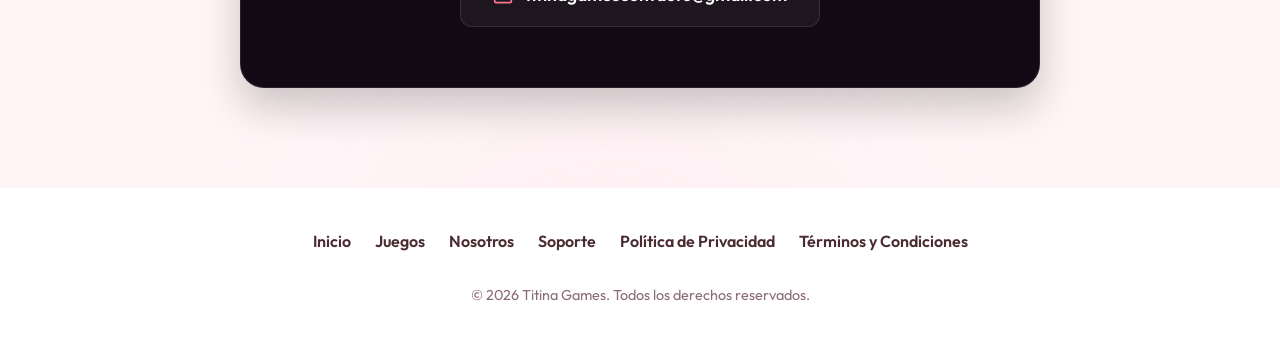
==== commit 02ea4d68: "Add files via upload" ====
--- a/index.html
+++ b/index.html
@@ -135,6 +135,7 @@
                 <a href="#about">Nosotros</a>
                 <a href="#contact">Soporte</a>
                 <a href="privacidad.html">Política de Privacidad</a>
+                <a href="terminos.html">Términos y Condiciones</a>
             </div>
             
             <p>&copy; 2026 Titina Games. Todos los derechos reservados.</p>
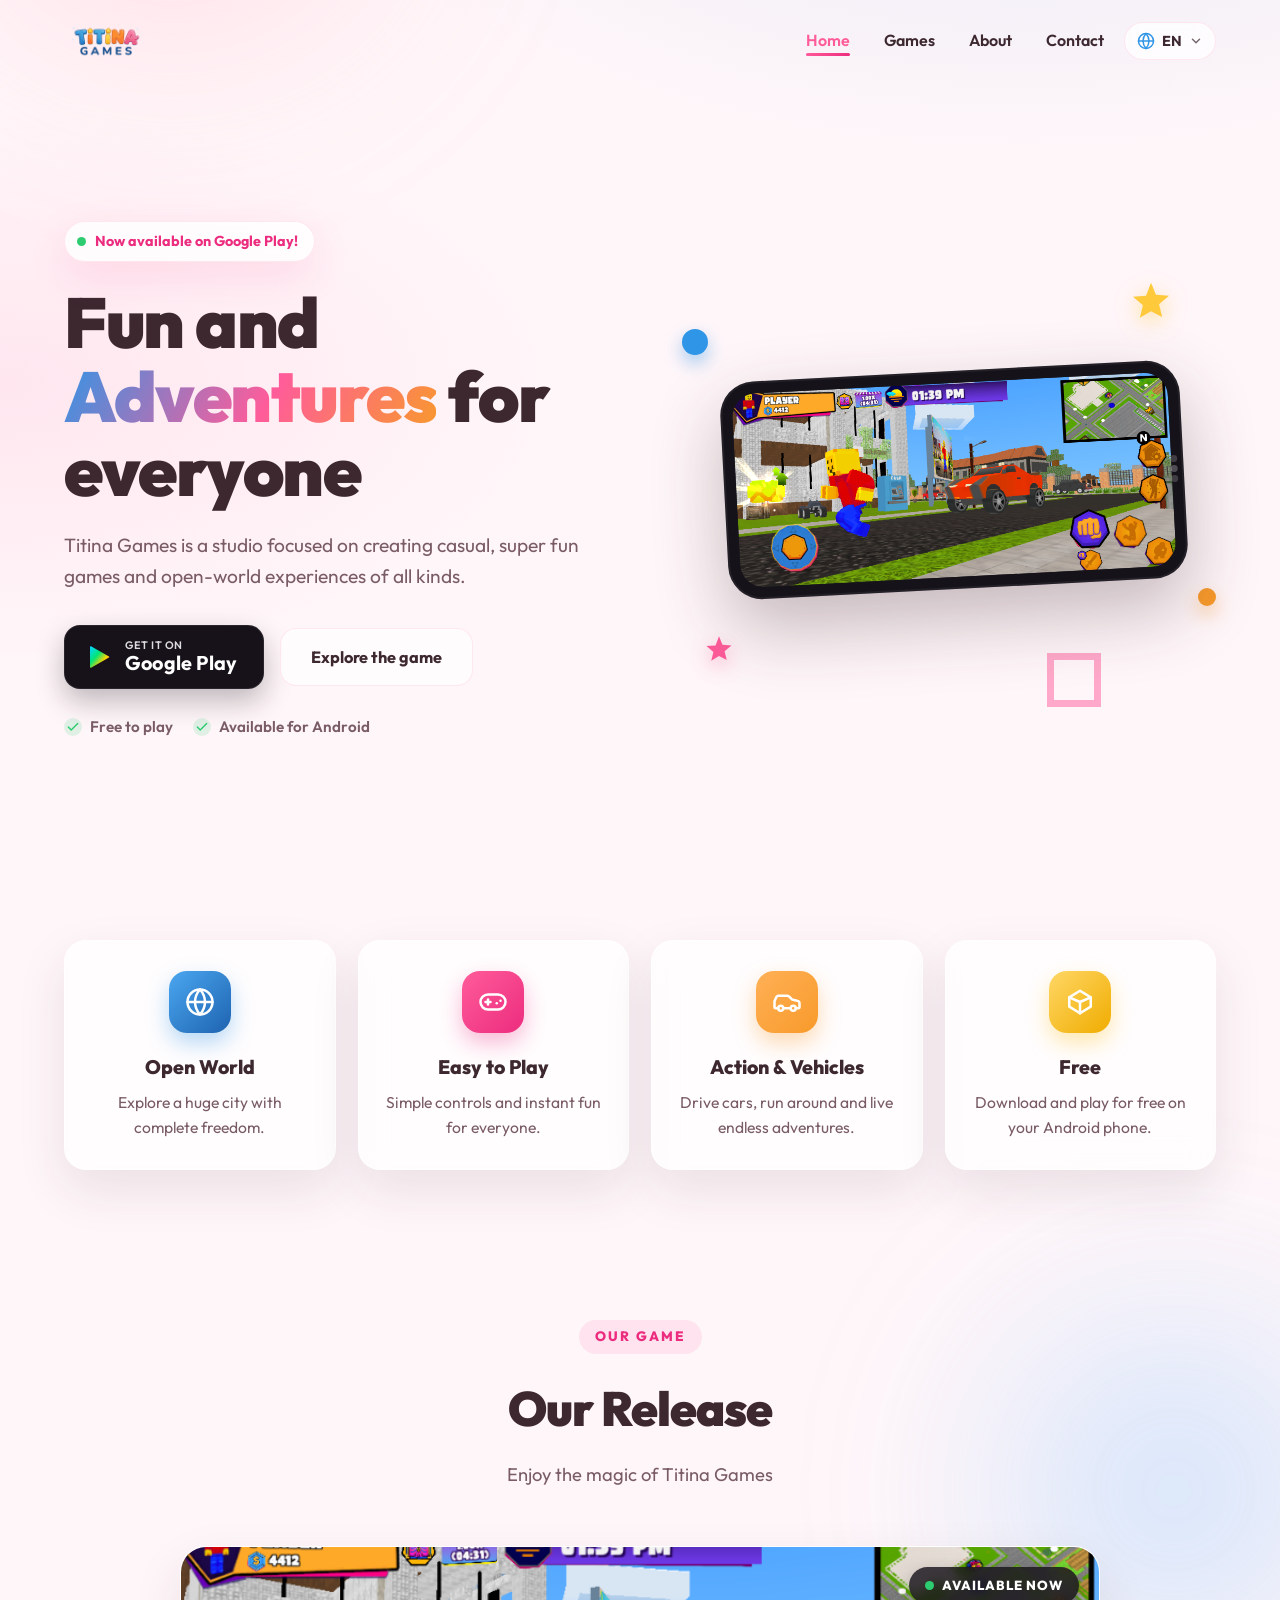
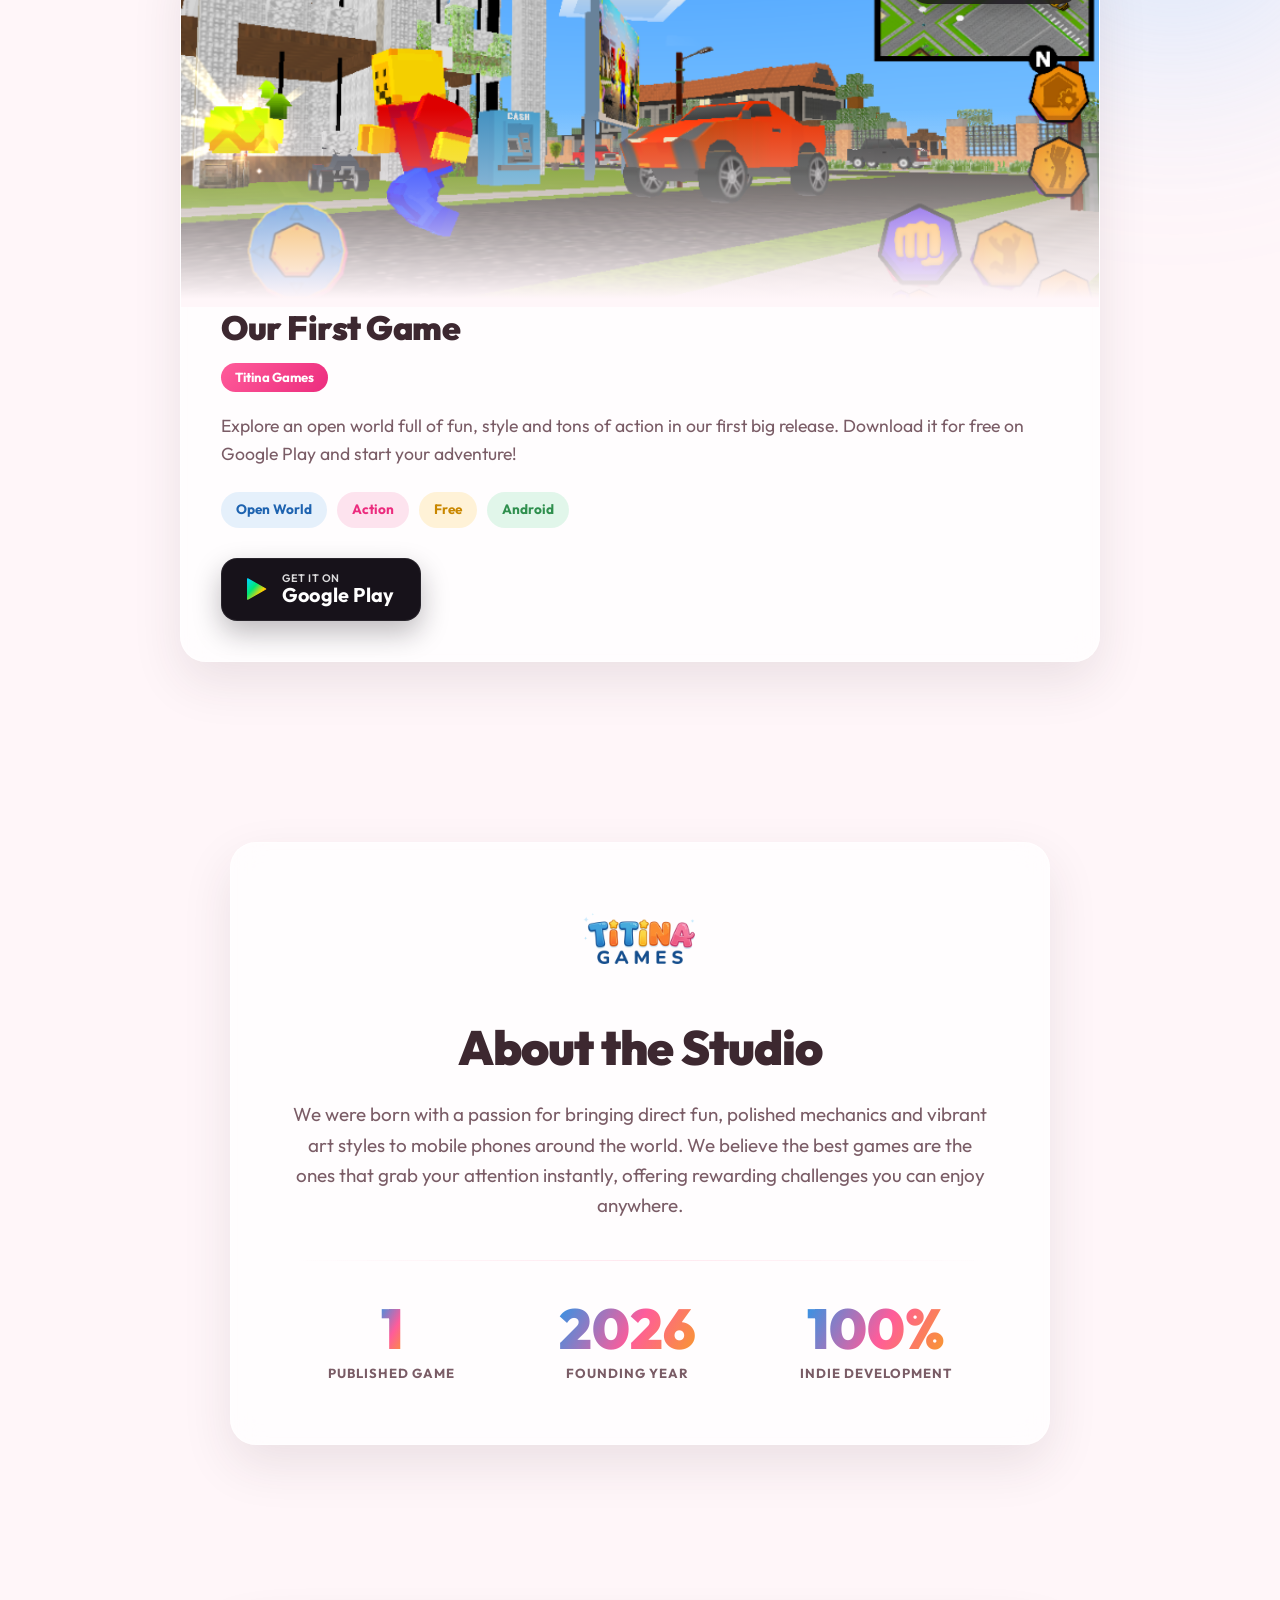
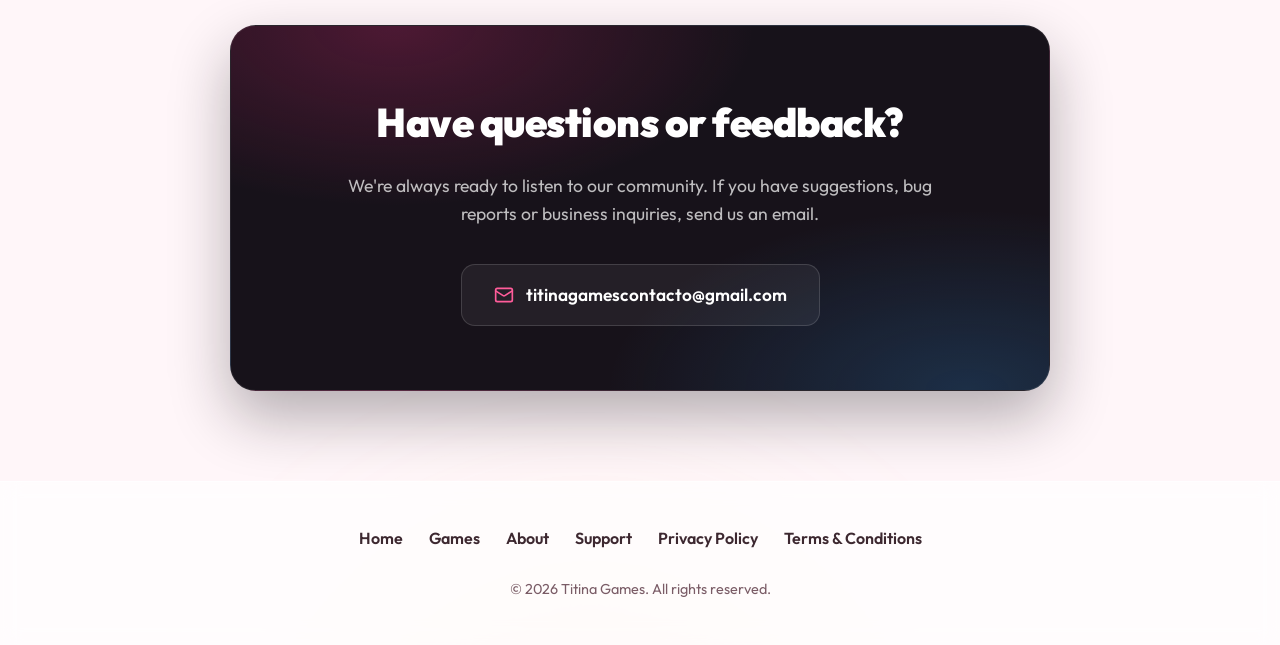
==== commit 2a3ccdb2: "Add files via upload" ====
--- a/index.html
+++ b/index.html
@@ -1,147 +1,269 @@
-<!DOCTYPE html>
-<html lang="es">
-<head>
-    <meta charset="UTF-8">
-    <meta name="viewport" content="width=device-width, initial-scale=1.0">
-    <title>Titina Games - Estudio de Videojuegos</title>
-    
-    <meta name="description" content="Bienvenido a Titina Games, creadores de juegos móviles divertidos y atractivos.">
-    <meta name="keywords" content="Titina Games, videojuegos moviles, juegos casuales, android games, ios games">
-    
-    <link rel="stylesheet" href="style.css?v=1.7">
-    <!-- Google Fonts for modern typography -->
-    <link href="https://fonts.googleapis.com/css2?family=Outfit:wght@300;400;600;800&display=swap" rel="stylesheet">
-</head>
-<body>
-    <div class="bg-wrapper">
-        <div class="bg-glow bg-glow-1"></div>
-        <div class="bg-glow bg-glow-2"></div>
-        <div class="bg-glow bg-glow-3"></div>
-    </div>
-
-    <header>
-        <div class="container">
-            <nav>
-                <div class="logo-container">
-                    <img src="assets/logo.png" alt="Titina Games Logo" class="logo-img" id="nav-logo">
-                </div>
-                <button class="menu-toggle" id="mobile-menu-toggle" aria-label="Abrir menú de navegación">
-                    <span class="bar"></span>
-                    <span class="bar"></span>
-                    <span class="bar"></span>
-                </button>
-                <ul class="nav-links">
-                    <li><a href="#inicio" class="active">Inicio</a></li>
-                    <li><a href="#games">Juegos</a></li>
-                    <li><a href="#about">Nosotros</a></li>
-                    <li><a href="#contact">Contacto</a></li>
-                </ul>
-            </nav>
-        </div>
-    </header>
-
-    <section class="hero" id="inicio">
-        <div class="container">
-            <h1 class="hero-title">Diversión y <span class="highlight-text">Aventuras</span> para todos</h1>
-            <p class="hero-subtitle">Titina Games es un estudio enfocado en crear juegos casuales, muy divertidos y experiencias de mundo abierto de todo tipo.</p>
-            <a href="#games" class="btn-primary">Descubre nuestro juego</a>
-        </div>
-    </section>
-
-    <main>
-        <section class="games container" id="games">
-            <div class="section-header">
-                <h2 class="section-title">Nuestro Lanzamiento</h2>
-                <p class="section-subtitle">Disfruta de la magia de Titina Games</p>
-            </div>
-
-            <article class="game-card" id="game-titina">
-                <div class="game-banner-wrapper">
-                    <!-- Instrucción: Guarda la imagen que subiste en la carpeta 'assets' como 'juego1.png' (o .jpg) y reemplaza la ruta si es necesario -->
-                    <img src="assets/juego1.png" alt="Primer Juego de Titina Games" class="game-banner">
-                    <div class="game-banner-overlay"></div>
-                    <div class="coming-soon-badge">¡PRÓXIMAMENTE!</div>
-                </div>
-                
-                <div class="game-card-content">
-                    <div class="game-header">
-                        <div class="game-title-meta">
-                            <h3 class="game-title">Nuestro Primer Juego</h3>
-                            <span class="game-studio-label">Titina Games</span>
-                        </div>
-                    </div>
-                    
-                    <p class="game-description">
-                        Prepárate para explorar un mundo abierto lleno de diversión, estilo y mucha acción en nuestro primer gran lanzamiento. ¡Estamos trabajando arduamente para traerte la mejor experiencia! Mantente atento a nuestras redes para más actualizaciones.
-                    </p>
-                    
-                    <div class="coming-soon-info">
-                        <div class="status-indicator">
-                            <span class="pulse"></span> En Desarrollo
-                        </div>
-                        <div class="progress-bar-container">
-                            <div class="progress-bar"></div>
-                        </div>
-                    </div>
-                </div>
-            </article>
-        </section>
-
-        <section class="about container" id="about">
-            <div class="about-content">
-                <div class="about-logo-wrapper">
-                    <img src="assets/logo.png" alt="Titina Games Logo" class="about-logo">
-                </div>
-                <h2 class="section-title">Sobre el Estudio</h2>
-                <p class="about-text">Nacimos con la pasión de llevar diversión directa, mecánicas pulidas y estilos artísticos vibrantes a los teléfonos móviles de todo el mundo. Creemos que los mejores juegos son aquellos que capturan tu atención al instante, ofreciendo desafíos gratificantes que puedes disfrutar en cualquier lugar.</p>
-                
-                <div class="stats-divider"></div>
-                
-                <div class="stats-container">
-                    <div class="stat-item">
-                        <span class="stat-number">1</span>
-                        <span class="stat-label">JUEGOS EN DESARROLLO</span>
-                    </div>
-                    <div class="stat-item">
-                        <span class="stat-number">2026</span>
-                        <span class="stat-label">AÑO DE FUNDACIÓN</span>
-                    </div>
-                    <div class="stat-item">
-                        <span class="stat-number">100%</span>
-                        <span class="stat-label">DESARROLLO INDIE</span>
-                    </div>
-                </div>
-            </div>
-        </section>
-
-        <section class="contact container" id="contact">
-            <div class="contact-card">
-                <h2 class="contact-title">¿Tienes preguntas o comentarios?</h2>
-                <p class="contact-text">Estamos siempre listos para escuchar a nuestra comunidad. Si tienes sugerencias, reportes de fallos o consultas comerciales, envíanos un correo electrónico.</p>
-                
-                <a href="mailto:titinagamescontacto@gmail.com" class="contact-btn">
-                    <svg xmlns="http://www.w3.org/2000/svg" width="20" height="20" viewBox="0 0 24 24" fill="none" stroke="currentColor" stroke-width="2" stroke-linecap="round" stroke-linejoin="round" class="mail-icon"><rect width="20" height="16" x="2" y="4" rx="2"></rect><path d="m22 7-8.97 5.7a1.94 1.94 0 0 1-2.06 0L2 7"></path></svg>
-                    titinagamescontacto@gmail.com
-                </a>
-            </div>
-        </section>
-    </main>
-
-    <footer>
-        <div class="container footer-content">
-            <div class="footer-links">
-                <a href="#inicio">Inicio</a>
-                <a href="#games">Juegos</a>
-                <a href="#about">Nosotros</a>
-                <a href="#contact">Soporte</a>
-                <a href="privacidad.html">Política de Privacidad</a>
-                <a href="terminos.html">Términos y Condiciones</a>
-            </div>
-            
-            <p>&copy; 2026 Titina Games. Todos los derechos reservados.</p>
-        </div>
-    </footer>
-
-    <script src="script.js?v=1.7"></script>
-</body>
-</html>
+<!DOCTYPE html>
+<html lang="es">
+<head>
+    <meta charset="UTF-8">
+    <meta name="viewport" content="width=device-width, initial-scale=1.0">
+    <title data-i18n="meta.title">Titina Games - Estudio de Videojuegos</title>
+
+    <meta name="description" content="Bienvenido a Titina Games, creadores de juegos móviles divertidos y atractivos.">
+    <meta name="keywords" content="Titina Games, videojuegos moviles, juegos casuales, android games, mundo abierto">
+
+    <link rel="stylesheet" href="style.css?v=2.0">
+    <!-- Google Fonts for modern typography -->
+    <link rel="preconnect" href="https://fonts.googleapis.com">
+    <link rel="preconnect" href="https://fonts.gstatic.com" crossorigin>
+    <link href="https://fonts.googleapis.com/css2?family=Outfit:wght@300;400;500;600;700;800;900&display=swap" rel="stylesheet">
+</head>
+<body>
+    <!-- Shared SVG definitions (Google Play triangle gradient) -->
+    <svg width="0" height="0" style="position:absolute" aria-hidden="true" focusable="false">
+        <defs>
+            <linearGradient id="gplay-grad" x1="0" y1="0" x2="1" y2="1">
+                <stop offset="0" stop-color="#00d4ff"></stop>
+                <stop offset="0.38" stop-color="#00e676"></stop>
+                <stop offset="0.7" stop-color="#ffd400"></stop>
+                <stop offset="1" stop-color="#ff3d5e"></stop>
+            </linearGradient>
+        </defs>
+    </svg>
+
+    <div class="bg-wrapper">
+        <div class="bg-glow bg-glow-1"></div>
+        <div class="bg-glow bg-glow-2"></div>
+        <div class="bg-glow bg-glow-3"></div>
+    </div>
+
+    <header>
+        <div class="container">
+            <nav>
+                <div class="logo-container">
+                    <img src="assets/logo.png" alt="Titina Games Logo" class="logo-img" id="nav-logo">
+                </div>
+
+                <ul class="nav-links">
+                    <li><a href="#inicio" class="active" data-i18n="nav.home">Inicio</a></li>
+                    <li><a href="#games" data-i18n="nav.games">Juegos</a></li>
+                    <li><a href="#about" data-i18n="nav.about">Nosotros</a></li>
+                    <li><a href="#contact" data-i18n="nav.contact">Contacto</a></li>
+                </ul>
+
+                <div class="nav-actions">
+                    <!-- Language switcher -->
+                    <div class="lang-switcher" id="lang-switcher">
+                        <button class="lang-btn" id="lang-toggle" aria-haspopup="listbox" aria-expanded="false" data-i18n-aria="lang.label" aria-label="Cambiar idioma">
+                            <svg class="lang-globe" xmlns="http://www.w3.org/2000/svg" viewBox="0 0 24 24" fill="none" stroke="currentColor" stroke-width="2" stroke-linecap="round" stroke-linejoin="round"><circle cx="12" cy="12" r="10"></circle><path d="M2 12h20"></path><path d="M12 2a15.3 15.3 0 0 1 4 10 15.3 15.3 0 0 1-4 10 15.3 15.3 0 0 1-4-10 15.3 15.3 0 0 1 4-10z"></path></svg>
+                            <span class="lang-code" id="lang-code">ES</span>
+                            <svg class="lang-chevron" xmlns="http://www.w3.org/2000/svg" viewBox="0 0 24 24" fill="none" stroke="currentColor" stroke-width="2.5" stroke-linecap="round" stroke-linejoin="round"><path d="m6 9 6 6 6-6"></path></svg>
+                        </button>
+                        <ul class="lang-menu" id="lang-menu" role="listbox"></ul>
+                    </div>
+
+                    <button class="menu-toggle" id="mobile-menu-toggle" data-i18n-aria="nav.menu" aria-label="Abrir menú de navegación">
+                        <span class="bar"></span>
+                        <span class="bar"></span>
+                        <span class="bar"></span>
+                    </button>
+                </div>
+            </nav>
+        </div>
+    </header>
+
+    <section class="hero" id="inicio">
+        <div class="container hero-grid">
+            <div class="hero-copy">
+                <span class="hero-badge reveal">
+                    <span class="hero-badge-dot"></span>
+                    <span data-i18n="hero.badge">¡Ya disponible en Google Play!</span>
+                </span>
+                <h1 class="hero-title reveal" data-i18n-html="hero.title">Diversión y <span class="highlight-text">Aventuras</span> para todos</h1>
+                <p class="hero-subtitle reveal" data-i18n="hero.subtitle">Titina Games es un estudio enfocado en crear juegos casuales, muy divertidos y experiencias de mundo abierto de todo tipo.</p>
+                <div class="hero-actions reveal">
+                    <a href="https://play.google.com/store/apps/details?id=com.titina.GP1" target="_blank" rel="noopener" class="btn-gplay">
+                        <span class="gplay-icon">
+                            <svg viewBox="0 0 24 24" xmlns="http://www.w3.org/2000/svg" aria-hidden="true"><path fill="url(#gplay-grad)" stroke="url(#gplay-grad)" stroke-width="1.2" stroke-linejoin="round" d="M3.4 2.6 20 12 3.4 21.4 Z"></path></svg>
+                        </span>
+                        <span class="gplay-text">
+                            <span class="gplay-small" data-i18n="play.get">DISPONIBLE EN</span>
+                            <span class="gplay-big">Google Play</span>
+                        </span>
+                    </a>
+                    <a href="#games" class="btn-ghost" data-i18n="hero.cta_secondary">Conoce el juego</a>
+                </div>
+                <div class="hero-meta reveal">
+                    <span class="hero-meta-item">
+                        <svg xmlns="http://www.w3.org/2000/svg" viewBox="0 0 24 24" fill="none" stroke="currentColor" stroke-width="2.5" stroke-linecap="round" stroke-linejoin="round"><path d="M20 6 9 17l-5-5"></path></svg>
+                        <span data-i18n="hero.trust">Gratis para jugar</span>
+                    </span>
+                    <span class="hero-meta-item">
+                        <svg xmlns="http://www.w3.org/2000/svg" viewBox="0 0 24 24" fill="none" stroke="currentColor" stroke-width="2.5" stroke-linecap="round" stroke-linejoin="round"><path d="M20 6 9 17l-5-5"></path></svg>
+                        <span data-i18n="hero.platform">Disponible para Android</span>
+                    </span>
+                </div>
+            </div>
+
+            <div class="hero-visual reveal">
+                <div class="phone">
+                    <div class="phone-screen">
+                        <img src="assets/juego1.png" alt="Captura del juego de Titina Games" loading="eager">
+                    </div>
+                    <span class="phone-cam"></span>
+                </div>
+                <span class="float-shape shape-star shape-1">
+                    <svg viewBox="0 0 24 24" fill="currentColor" xmlns="http://www.w3.org/2000/svg"><path d="M12 2.5l2.6 6.3 6.8.5-5.2 4.4 1.6 6.6L12 17.3 6.2 20.8l1.6-6.6L2.6 9.8l6.8-.5z"/></svg>
+                </span>
+                <span class="float-shape shape-star shape-2">
+                    <svg viewBox="0 0 24 24" fill="currentColor" xmlns="http://www.w3.org/2000/svg"><path d="M12 2.5l2.6 6.3 6.8.5-5.2 4.4 1.6 6.6L12 17.3 6.2 20.8l1.6-6.6L2.6 9.8l6.8-.5z"/></svg>
+                </span>
+                <span class="float-shape shape-circle shape-3"></span>
+                <span class="float-shape shape-circle shape-4"></span>
+                <span class="float-shape shape-ring shape-5"></span>
+            </div>
+        </div>
+    </section>
+
+    <main>
+        <section class="features" id="features">
+            <div class="container">
+                <div class="features-grid">
+                    <div class="feature-card reveal">
+                        <div class="feature-icon icon-blue">
+                            <svg xmlns="http://www.w3.org/2000/svg" viewBox="0 0 24 24" fill="none" stroke="currentColor" stroke-width="2" stroke-linecap="round" stroke-linejoin="round"><circle cx="12" cy="12" r="10"></circle><path d="M2 12h20"></path><path d="M12 2a15.3 15.3 0 0 1 4 10 15.3 15.3 0 0 1-4 10 15.3 15.3 0 0 1-4-10 15.3 15.3 0 0 1 4-10z"></path></svg>
+                        </div>
+                        <h3 class="feature-title" data-i18n="feature.openworld.title">Mundo Abierto</h3>
+                        <p class="feature-text" data-i18n="feature.openworld.text">Explora una ciudad enorme con total libertad.</p>
+                    </div>
+                    <div class="feature-card reveal">
+                        <div class="feature-icon icon-pink">
+                            <svg xmlns="http://www.w3.org/2000/svg" viewBox="0 0 24 24" fill="none" stroke="currentColor" stroke-width="2" stroke-linecap="round" stroke-linejoin="round"><line x1="6" y1="12" x2="10" y2="12"></line><line x1="8" y1="10" x2="8" y2="14"></line><line x1="15" y1="13" x2="15.01" y2="13"></line><line x1="18" y1="11" x2="18.01" y2="11"></line><rect x="2" y="6" width="20" height="12" rx="6"></rect></svg>
+                        </div>
+                        <h3 class="feature-title" data-i18n="feature.casual.title">Fácil de Jugar</h3>
+                        <p class="feature-text" data-i18n="feature.casual.text">Controles simples y diversión inmediata para todos.</p>
+                    </div>
+                    <div class="feature-card reveal">
+                        <div class="feature-icon icon-orange">
+                            <svg xmlns="http://www.w3.org/2000/svg" viewBox="0 0 24 24" fill="none" stroke="currentColor" stroke-width="2" stroke-linecap="round" stroke-linejoin="round"><path d="M19 17h2c.6 0 1-.4 1-1v-3c0-.9-.7-1.7-1.5-1.9C18.7 10.6 16 10 16 10s-1.3-1.4-2.2-2.3c-.5-.4-1.1-.7-1.8-.7H5c-.6 0-1.1.4-1.4.9l-1.4 2.9A3.7 3.7 0 0 0 2 12v4c0 .6.4 1 1 1h2"></path><circle cx="7" cy="17" r="2"></circle><path d="M9 17h6"></path><circle cx="17" cy="17" r="2"></circle></svg>
+                        </div>
+                        <h3 class="feature-title" data-i18n="feature.action.title">Acción y Vehículos</h3>
+                        <p class="feature-text" data-i18n="feature.action.text">Conduce autos, corre y vive aventuras sin límites.</p>
+                    </div>
+                    <div class="feature-card reveal">
+                        <div class="feature-icon icon-yellow">
+                            <svg xmlns="http://www.w3.org/2000/svg" viewBox="0 0 24 24" fill="none" stroke="currentColor" stroke-width="2" stroke-linecap="round" stroke-linejoin="round"><path d="M20.6 8.3 12 3 3.4 8.3v7.4L12 21l8.6-5.3z"></path><path d="M12 12 3.4 8.3"></path><path d="m12 12 8.6-3.7"></path><path d="M12 12v9"></path></svg>
+                        </div>
+                        <h3 class="feature-title" data-i18n="feature.free.title">Gratis</h3>
+                        <p class="feature-text" data-i18n="feature.free.text">Descarga y juega sin costo en tu teléfono Android.</p>
+                    </div>
+                </div>
+            </div>
+        </section>
+
+        <section class="games container" id="games">
+            <div class="section-header reveal">
+                <span class="section-eyebrow" data-i18n="games.eyebrow">NUESTRO JUEGO</span>
+                <h2 class="section-title" data-i18n="games.title">Nuestro Lanzamiento</h2>
+                <p class="section-subtitle" data-i18n="games.subtitle">Disfruta de la magia de Titina Games</p>
+            </div>
+
+            <article class="game-card reveal" id="game-titina">
+                <div class="game-banner-wrapper">
+                    <img src="assets/juego1.png" alt="Primer Juego de Titina Games" class="game-banner">
+                    <div class="game-banner-overlay"></div>
+                    <div class="live-badge">
+                        <span class="live-dot"></span>
+                        <span data-i18n="game.badge">YA DISPONIBLE</span>
+                    </div>
+                </div>
+
+                <div class="game-card-content">
+                    <div class="game-header">
+                        <div class="game-title-meta">
+                            <h3 class="game-title" data-i18n="game.title">Nuestro Primer Juego</h3>
+                            <span class="game-studio-label">Titina Games</span>
+                        </div>
+                    </div>
+
+                    <p class="game-description" data-i18n="game.description">
+                        Explora un mundo abierto lleno de diversión, estilo y mucha acción en nuestro primer gran lanzamiento. ¡Ya puedes descargarlo gratis en Google Play y comenzar tu aventura!
+                    </p>
+
+                    <div class="game-tags">
+                        <span class="game-tag" data-i18n="tag.openworld">Mundo Abierto</span>
+                        <span class="game-tag" data-i18n="tag.action">Acción</span>
+                        <span class="game-tag" data-i18n="tag.free">Gratis</span>
+                        <span class="game-tag">Android</span>
+                    </div>
+
+                    <div class="game-cta">
+                        <a href="https://play.google.com/store/apps/details?id=com.titina.GP1" target="_blank" rel="noopener" class="btn-gplay">
+                            <span class="gplay-icon">
+                                <svg viewBox="0 0 24 24" xmlns="http://www.w3.org/2000/svg" aria-hidden="true"><path fill="url(#gplay-grad)" stroke="url(#gplay-grad)" stroke-width="1.2" stroke-linejoin="round" d="M3.4 2.6 20 12 3.4 21.4 Z"></path></svg>
+                            </span>
+                            <span class="gplay-text">
+                                <span class="gplay-small" data-i18n="play.get">DISPONIBLE EN</span>
+                                <span class="gplay-big">Google Play</span>
+                            </span>
+                        </a>
+                    </div>
+                </div>
+            </article>
+        </section>
+
+        <section class="about container" id="about">
+            <div class="about-content reveal">
+                <div class="about-logo-wrapper">
+                    <img src="assets/logo.png" alt="Titina Games Logo" class="about-logo">
+                </div>
+                <h2 class="section-title" data-i18n="about.title">Sobre el Estudio</h2>
+                <p class="about-text" data-i18n="about.text">Nacimos con la pasión de llevar diversión directa, mecánicas pulidas y estilos artísticos vibrantes a los teléfonos móviles de todo el mundo. Creemos que los mejores juegos son aquellos que capturan tu atención al instante, ofreciendo desafíos gratificantes que puedes disfrutar en cualquier lugar.</p>
+
+                <div class="stats-divider"></div>
+
+                <div class="stats-container">
+                    <div class="stat-item">
+                        <span class="stat-number">1</span>
+                        <span class="stat-label" data-i18n="stat.games.label">JUEGO PUBLICADO</span>
+                    </div>
+                    <div class="stat-item">
+                        <span class="stat-number">2026</span>
+                        <span class="stat-label" data-i18n="stat.year.label">AÑO DE FUNDACIÓN</span>
+                    </div>
+                    <div class="stat-item">
+                        <span class="stat-number">100%</span>
+                        <span class="stat-label" data-i18n="stat.indie.label">DESARROLLO INDIE</span>
+                    </div>
+                </div>
+            </div>
+        </section>
+
+        <section class="contact container" id="contact">
+            <div class="contact-card reveal">
+                <h2 class="contact-title" data-i18n="contact.title">¿Tienes preguntas o comentarios?</h2>
+                <p class="contact-text" data-i18n="contact.text">Estamos siempre listos para escuchar a nuestra comunidad. Si tienes sugerencias, reportes de fallos o consultas comerciales, envíanos un correo electrónico.</p>
+
+                <a href="mailto:titinagamescontacto@gmail.com" class="contact-btn">
+                    <svg xmlns="http://www.w3.org/2000/svg" width="20" height="20" viewBox="0 0 24 24" fill="none" stroke="currentColor" stroke-width="2" stroke-linecap="round" stroke-linejoin="round" class="mail-icon"><rect width="20" height="16" x="2" y="4" rx="2"></rect><path d="m22 7-8.97 5.7a1.94 1.94 0 0 1-2.06 0L2 7"></path></svg>
+                    titinagamescontacto@gmail.com
+                </a>
+            </div>
+        </section>
+    </main>
+
+    <footer>
+        <div class="container footer-content">
+            <div class="footer-links">
+                <a href="#inicio" data-i18n="nav.home">Inicio</a>
+                <a href="#games" data-i18n="nav.games">Juegos</a>
+                <a href="#about" data-i18n="nav.about">Nosotros</a>
+                <a href="#contact" data-i18n="footer.support">Soporte</a>
+                <a href="privacidad.html" data-i18n="footer.privacy">Política de Privacidad</a>
+                <a href="terminos.html" data-i18n="footer.terms">Términos y Condiciones</a>
+            </div>
+
+            <p data-i18n="footer.rights">&copy; 2026 Titina Games. Todos los derechos reservados.</p>
+        </div>
+    </footer>
+
+    <script src="i18n.js?v=2.0"></script>
+    <script src="script.js?v=2.0"></script>
+</body>
+</html>
--- a/style.css
+++ b/style.css
@@ -1,18 +1,36 @@
 :root {
-    --color-bg: #fff5f7;
-    --color-text: #4a2b32;
-    --color-primary: #ff758f;
-    --color-primary-hover: #ff4d6d;
+    /* Brand palette (derived from the Titina logo) */
+    --blue: #2f95e6;
+    --blue-dark: #1e63b0;
+    --orange: #f89a2b;
+    --yellow: #ffc93c;
+    --pink: #ff5c9a;
+    --pink-hot: #ec2c7e;
+
+    --color-bg: #fff6f9;
+    --color-bg-2: #f4f8ff;
+    --color-text: #3d2830;
+    --color-muted: #7a5c66;
+    --color-primary: #ff5c9a;
+    --color-primary-hover: #ec2c7e;
     --color-accent: #ffb3c1;
     --color-white: #ffffff;
-    --color-glass: rgba(255, 255, 255, 0.7);
-    --color-glass-border: rgba(255, 255, 255, 0.4);
-    
-    --shadow-soft: 0 8px 32px rgba(255, 117, 143, 0.15);
-    --shadow-hover: 0 12px 48px rgba(255, 117, 143, 0.25);
-    
+    --color-ink: #17121a;
+
+    --color-glass: rgba(255, 255, 255, 0.72);
+    --color-glass-strong: rgba(255, 255, 255, 0.9);
+    --color-glass-border: rgba(255, 255, 255, 0.65);
+    --color-card-border: rgba(255, 120, 160, 0.16);
+
+    --grad-brand: linear-gradient(120deg, var(--blue) 0%, var(--pink) 55%, var(--orange) 100%);
+    --grad-primary: linear-gradient(135deg, var(--pink) 0%, var(--pink-hot) 100%);
+
+    --shadow-soft: 0 14px 40px rgba(236, 44, 126, 0.12);
+    --shadow-hover: 0 22px 60px rgba(236, 44, 126, 0.22);
+    --shadow-card: 0 20px 50px rgba(61, 40, 48, 0.10);
+
     --transition: all 0.3s cubic-bezier(0.25, 0.8, 0.25, 1);
-    --border-radius: 24px;
+    --border-radius: 26px;
 }
 
 * {
@@ -21,17 +39,21 @@
     box-sizing: border-box;
 }
 
+html {
+    scroll-behavior: smooth;
+    overflow-x: hidden;
+    scroll-padding-top: 90px;
+}
+
 body {
-    font-family: 'Outfit', sans-serif;
+    font-family: 'Outfit', 'Segoe UI', system-ui, sans-serif;
     background-color: var(--color-bg);
+    background-image:
+        radial-gradient(1200px 600px at 80% -5%, rgba(47, 149, 230, 0.10), transparent 60%),
+        radial-gradient(1000px 500px at 0% 10%, rgba(255, 92, 154, 0.10), transparent 55%);
     color: var(--color-text);
     line-height: 1.6;
     position: relative;
-    overflow-x: hidden;
-}
-
-html {
-    scroll-behavior: smooth;
     overflow-x: hidden;
 }
 
@@ -50,87 +72,87 @@
 .bg-glow {
     position: absolute;
     border-radius: 50%;
-    filter: blur(80px);
+    filter: blur(90px);
     z-index: -1;
-    opacity: 0.6;
+    opacity: 0.55;
 }
 .bg-glow-1 {
     width: 600px;
     height: 600px;
-    background: radial-gradient(circle, #ffb3c1 0%, transparent 70%);
-    top: -10%;
+    background: radial-gradient(circle, rgba(255, 179, 193, 0.9) 0%, transparent 70%);
+    top: -12%;
     left: -10%;
 }
 .bg-glow-2 {
-    width: 500px;
-    height: 500px;
-    background: radial-gradient(circle, #ffc2d1 0%, transparent 70%);
-    top: 40%;
-    right: -10%;
+    width: 520px;
+    height: 520px;
+    background: radial-gradient(circle, rgba(120, 190, 255, 0.75) 0%, transparent 70%);
+    top: 32%;
+    right: -12%;
 }
 .bg-glow-3 {
-    width: 700px;
-    height: 700px;
-    background: radial-gradient(circle, #ffe5ec 0%, transparent 70%);
-    bottom: -10%;
-    left: 20%;
+    width: 720px;
+    height: 720px;
+    background: radial-gradient(circle, rgba(255, 220, 180, 0.7) 0%, transparent 70%);
+    bottom: -14%;
+    left: 18%;
 }
 
 .container {
     max-width: 1200px;
     margin: 0 auto;
-    padding-left: 20px;
-    padding-right: 20px;
-}
-
-/* Header */
+    padding-left: 24px;
+    padding-right: 24px;
+}
+
+/* ===== Header / Nav ===== */
 header {
     position: fixed;
     top: 0;
     left: 0;
     width: 100%;
-    padding: 20px 0;
+    padding: 18px 0;
     z-index: 1000;
     transition: var(--transition);
 }
 
 header.scrolled {
-    background: rgba(255, 255, 255, 0.85);
-    backdrop-filter: blur(12px);
-    -webkit-backdrop-filter: blur(12px);
-    box-shadow: 0 4px 30px rgba(0, 0, 0, 0.05);
-    padding: 15px 0;
+    background: rgba(255, 255, 255, 0.8);
+    backdrop-filter: blur(14px);
+    -webkit-backdrop-filter: blur(14px);
+    box-shadow: 0 6px 30px rgba(61, 40, 48, 0.07);
+    padding: 12px 0;
 }
 
 nav {
     display: flex;
     justify-content: space-between;
     align-items: center;
+    gap: 20px;
 }
 
 .logo-container {
     display: flex;
     align-items: center;
     gap: 12px;
+    flex-shrink: 0;
 }
 
 .logo-img {
     width: auto;
-    height: 48px;
+    height: 46px;
     object-fit: contain;
-}
-
-.logo-text {
-    font-size: 1.5rem;
-    font-weight: 800;
-    color: var(--color-primary-hover);
-    letter-spacing: -0.5px;
+    transition: transform 0.3s ease;
+}
+.logo-img:hover {
+    transform: scale(1.05) rotate(-1deg);
 }
 
 .nav-links {
     display: flex;
     list-style: none;
-    gap: 30px;
+    gap: 34px;
+    margin-left: auto;
 }
 
 .nav-links a {
@@ -152,7 +174,7 @@
     height: 3px;
     bottom: -6px;
     left: 0;
-    background: var(--color-primary);
+    background: var(--grad-primary);
     border-radius: 2px;
     transition: var(--transition);
 }
@@ -161,437 +183,135 @@
     width: 100%;
 }
 
-/* Hero Section */
-.hero {
-    min-height: 100vh;
-    display: flex;
-    flex-direction: column;
-    padding-top: 120px;
-    padding-bottom: 60px;
-    text-align: center;
-}
-
-.hero > .container {
-    margin: auto;
-    width: 100%;
-}
-
-.hero-title {
-    font-size: 4.5rem;
+.nav-actions {
+    display: flex;
+    align-items: center;
+    gap: 12px;
+    flex-shrink: 0;
+}
+
+/* ===== Language switcher ===== */
+.lang-switcher {
+    position: relative;
+}
+
+.lang-btn {
+    display: inline-flex;
+    align-items: center;
+    gap: 7px;
+    padding: 9px 12px;
+    background: rgba(255, 255, 255, 0.75);
+    border: 1.5px solid var(--color-card-border);
+    border-radius: 50px;
+    color: var(--color-text);
+    font-family: inherit;
+    font-weight: 700;
+    font-size: 0.9rem;
+    cursor: pointer;
+    transition: var(--transition);
+    backdrop-filter: blur(8px);
+    -webkit-backdrop-filter: blur(8px);
+}
+
+.lang-btn:hover {
+    border-color: var(--color-primary);
+    color: var(--color-primary-hover);
+    box-shadow: 0 6px 18px rgba(236, 44, 126, 0.14);
+}
+
+.lang-globe {
+    width: 18px;
+    height: 18px;
+    color: var(--blue);
+}
+
+.lang-chevron {
+    width: 14px;
+    height: 14px;
+    transition: transform 0.3s ease;
+    opacity: 0.7;
+}
+
+.lang-switcher.open .lang-chevron {
+    transform: rotate(180deg);
+}
+
+.lang-menu {
+    position: absolute;
+    top: calc(100% + 12px);
+    right: 0;
+    min-width: 210px;
+    list-style: none;
+    background: var(--color-glass-strong);
+    backdrop-filter: blur(18px);
+    -webkit-backdrop-filter: blur(18px);
+    border: 1px solid var(--color-glass-border);
+    border-radius: 18px;
+    box-shadow: 0 18px 44px rgba(61, 40, 48, 0.18);
+    padding: 8px;
+    opacity: 0;
+    visibility: hidden;
+    transform: translateY(-8px) scale(0.98);
+    transform-origin: top right;
+    transition: all 0.22s cubic-bezier(0.25, 0.8, 0.25, 1);
+    z-index: 1200;
+    max-height: 70vh;
+    overflow-y: auto;
+}
+
+.lang-switcher.open .lang-menu {
+    opacity: 1;
+    visibility: visible;
+    transform: translateY(0) scale(1);
+}
+
+.lang-menu li { width: 100%; }
+
+.lang-option {
+    display: flex;
+    align-items: center;
+    justify-content: space-between;
+    gap: 10px;
+    width: 100%;
+    padding: 11px 14px;
+    background: transparent;
+    border: none;
+    border-radius: 12px;
+    color: var(--color-text);
+    font-family: inherit;
+    font-size: 0.98rem;
+    font-weight: 600;
+    text-align: left;
+    cursor: pointer;
+    transition: background 0.2s ease, color 0.2s ease;
+}
+
+.lang-option:hover {
+    background: rgba(255, 92, 154, 0.10);
+    color: var(--color-primary-hover);
+}
+
+.lang-option .lang-tag {
+    font-size: 0.72rem;
     font-weight: 800;
-    line-height: 1.1;
-    margin-bottom: 24px;
-    color: var(--color-text);
-}
-
-.highlight-text {
-    background: linear-gradient(135deg, var(--color-primary-hover), var(--color-primary));
-    -webkit-background-clip: text;
-    -webkit-text-fill-color: transparent;
-}
-
-.hero-subtitle {
-    font-size: 1.25rem;
-    max-width: 600px;
-    margin: 0 auto 40px;
-    color: #6d4c53;
-}
-
-.btn-primary {
-    display: inline-block;
-    padding: 16px 40px;
-    background: linear-gradient(135deg, var(--color-primary), var(--color-primary-hover));
-    color: var(--color-white);
-    text-decoration: none;
-    font-weight: 800;
-    font-size: 1.1rem;
-    border-radius: 50px;
-    box-shadow: 0 8px 24px rgba(255, 77, 109, 0.3);
-    transition: var(--transition);
-    border: 2px solid transparent;
-}
-
-.btn-primary:hover {
-    transform: translateY(-3px);
-    box-shadow: 0 12px 32px rgba(255, 77, 109, 0.4);
-}
-
-/* Sections Common */
-section {
-    padding-top: 100px;
-    padding-bottom: 100px;
-}
-
-.section-header {
-    text-align: center;
-    margin-bottom: 60px;
-}
-
-.section-title {
-    font-size: 3rem;
-    font-weight: 800;
-    margin-bottom: 16px;
-    color: var(--color-primary-hover);
-}
-
-.section-subtitle {
-    font-size: 1.2rem;
-    color: #6d4c53;
-}
-
-/* Game Card */
-.game-card {
-    background: var(--color-glass);
-    backdrop-filter: blur(16px);
-    -webkit-backdrop-filter: blur(16px);
-    border: 1px solid var(--color-glass-border);
-    border-radius: var(--border-radius);
-    overflow: hidden;
-    box-shadow: var(--shadow-soft);
-    transition: var(--transition);
-    max-width: 900px;
-    margin: 0 auto;
-}
-
-.game-card:hover {
-    transform: translateY(-10px);
-    box-shadow: var(--shadow-hover);
-}
-
-.game-banner-wrapper {
-    position: relative;
-    width: 100%;
-    height: 350px;
-    overflow: hidden;
-}
-
-.game-banner {
-    width: 100%;
-    height: 100%;
-    object-fit: cover;
-    transition: transform 0.5s ease;
-}
-
-.game-card:hover .game-banner {
-    transform: scale(1.05);
-}
-
-.game-banner-overlay {
-    position: absolute;
-    bottom: 0;
-    left: 0;
-    width: 100%;
-    height: 50%;
-    background: linear-gradient(to top, rgba(255, 245, 247, 1), transparent);
-}
-
-.game-card-content {
-    padding: 40px;
-    position: relative;
-    margin-top: -40px;
-    z-index: 2;
-}
-
-.game-header {
-    display: flex;
-    align-items: center;
-    gap: 20px;
-    margin-bottom: 24px;
-}
-
-.game-icon-img {
-    width: 100px;
-    height: 100px;
-    border-radius: 24px;
-    box-shadow: 0 10px 20px rgba(0,0,0,0.1);
-    object-fit: cover;
-    border: 4px solid var(--color-white);
-}
-
-.game-title {
-    font-size: 2rem;
-    font-weight: 800;
-    color: var(--color-text);
-}
-
-.game-studio-label {
-    display: inline-block;
-    background: var(--color-accent);
-    color: var(--color-white);
-    padding: 4px 12px;
+    letter-spacing: 0.5px;
+    color: var(--color-muted);
+    background: rgba(0, 0, 0, 0.05);
+    padding: 2px 8px;
     border-radius: 20px;
-    font-size: 0.85rem;
-    font-weight: 600;
-    margin-top: 8px;
-}
-
-.game-description {
-    font-size: 1.1rem;
-    color: #5c3c43;
-    margin-bottom: 30px;
-}
-
-/* Coming Soon Badge */
-.coming-soon-badge {
-    position: absolute;
-    top: 20px;
-    right: 20px;
-    background: linear-gradient(135deg, var(--color-primary-hover), var(--color-primary));
-    color: var(--color-white);
-    padding: 8px 20px;
-    border-radius: 50px;
-    font-weight: 800;
-    font-size: 0.9rem;
-    letter-spacing: 1px;
-    box-shadow: 0 4px 15px rgba(255, 77, 109, 0.4);
-    z-index: 10;
-    animation: bounce 2s infinite;
-}
-
-@keyframes bounce {
-    0%, 20%, 50%, 80%, 100% { transform: translateY(0); }
-    40% { transform: translateY(-10px); }
-    60% { transform: translateY(-5px); }
-}
-
-/* Coming Soon Info */
-.coming-soon-info {
-    margin-top: 20px;
-    padding-top: 20px;
-    border-top: 1px solid var(--color-glass-border);
-}
-
-.status-indicator {
-    display: flex;
-    align-items: center;
-    gap: 10px;
-    font-weight: 600;
-    color: var(--color-primary-hover);
-    margin-bottom: 15px;
-    font-size: 1.1rem;
-}
-
-.pulse {
-    display: block;
-    width: 12px;
-    height: 12px;
-    background-color: #ff3366;
-    border-radius: 50%;
-    box-shadow: 0 0 0 0 rgba(255, 51, 102, 0.7);
-    animation: pulse-animation 2s infinite;
-}
-
-@keyframes pulse-animation {
-    0% { transform: scale(0.95); box-shadow: 0 0 0 0 rgba(255, 51, 102, 0.7); }
-    70% { transform: scale(1); box-shadow: 0 0 0 10px rgba(255, 51, 102, 0); }
-    100% { transform: scale(0.95); box-shadow: 0 0 0 0 rgba(255, 51, 102, 0); }
-}
-
-.progress-bar-container {
-    width: 100%;
-    height: 12px;
-    background-color: rgba(255, 117, 143, 0.15);
-    border-radius: 10px;
-    overflow: hidden;
-}
-
-.progress-bar {
-    height: 100%;
-    width: 65%; /* Representing development progress */
-    background: linear-gradient(90deg, var(--color-primary), #ff99ac);
-    border-radius: 10px;
-    position: relative;
-    overflow: hidden;
-}
-
-.progress-bar::after {
-    content: '';
-    position: absolute;
-    top: 0;
-    left: 0;
-    bottom: 0;
-    right: 0;
-    background: linear-gradient(
-        45deg,
-        rgba(255, 255, 255, 0.2) 25%,
-        transparent 25%,
-        transparent 50%,
-        rgba(255, 255, 255, 0.2) 50%,
-        rgba(255, 255, 255, 0.2) 75%,
-        transparent 75%,
-        transparent
-    );
-    background-size: 20px 20px;
-    animation: progress-stripes 2s linear infinite;
-}
-
-@keyframes progress-stripes {
-    from { background-position: 20px 0; }
-    to { background-position: 0 0; }
-}
-
-/* About Section */
-.about-content {
-    background: var(--color-glass);
-    backdrop-filter: blur(16px);
-    border: 1px solid var(--color-glass-border);
-    padding: 60px;
-    border-radius: var(--border-radius);
-    text-align: center;
-    max-width: 800px;
-    margin: 0 auto;
-    box-shadow: var(--shadow-soft);
-}
-
-.about-text {
-    font-size: 1.2rem;
-    color: #5c3c43;
-}
-
-.about-logo-wrapper {
-    margin-bottom: 24px;
-}
-
-.about-logo {
-    height: 80px;
-    width: auto;
-    object-fit: contain;
-}
-
-.stats-divider {
-    height: 1px;
-    background: var(--color-glass-border);
-    margin: 40px 0;
-    width: 100%;
-}
-
-.stats-container {
-    display: flex;
-    justify-content: space-around;
-    align-items: center;
-    flex-wrap: wrap;
-    gap: 30px;
-}
-
-.stat-item {
-    display: flex;
-    flex-direction: column;
-    align-items: center;
-    gap: 8px;
-}
-
-.stat-number {
-    font-size: 3.5rem;
-    font-weight: 800;
-    color: var(--color-primary);
-    line-height: 1;
-}
-
-.stat-label {
-    font-size: 0.85rem;
-    font-weight: 600;
-    color: var(--color-text);
-    letter-spacing: 1px;
-    text-transform: uppercase;
-}
-
-/* Contact Section */
-.contact-card {
-    background: #110a14;
-    color: #ffffff;
-    border: 1px solid rgba(255, 255, 255, 0.1);
-    padding: 60px;
-    border-radius: var(--border-radius);
-    text-align: center;
-    max-width: 800px;
-    margin: 0 auto;
-    box-shadow: 0 20px 40px rgba(0, 0, 0, 0.2);
-}
-
-.contact-title {
-    font-size: 2.5rem;
-    font-weight: 800;
-    margin-bottom: 20px;
-    color: #ffffff;
-}
-
-.contact-text {
-    font-size: 1.1rem;
-    color: rgba(255, 255, 255, 0.7);
-    margin-bottom: 40px;
-    max-width: 600px;
-    margin-left: auto;
-    margin-right: auto;
-}
-
-.contact-btn {
-    display: inline-flex;
-    align-items: center;
-    justify-content: center;
-    gap: 12px;
-    padding: 16px 32px;
-    background: rgba(255, 255, 255, 0.05);
-    border: 1px solid rgba(255, 255, 255, 0.1);
-    color: #ffffff;
-    text-decoration: none;
-    border-radius: 12px;
-    font-weight: 600;
-    font-size: 1.1rem;
-    transition: var(--transition);
-}
-
-.contact-btn:hover {
-    background: rgba(255, 255, 255, 0.1);
-    border-color: rgba(255, 255, 255, 0.2);
-    transform: translateY(-2px);
-}
-
-.mail-icon {
-    color: var(--color-primary);
-}
-
-/* Footer */
-footer {
-    background: var(--color-white);
-    padding: 40px 0;
-    border-top: 1px solid var(--color-glass-border);
-}
-
-.footer-content {
-    display: flex;
-    flex-direction: column;
-    justify-content: center;
-    align-items: center;
-    gap: 30px;
-}
-
-.footer-links {
-    display: flex;
-    gap: 24px;
-    flex-wrap: wrap;
-    justify-content: center;
-}
-
-.footer-links a {
-    color: var(--color-text);
-    text-decoration: none;
-    font-weight: 600;
-    transition: var(--transition);
-}
-
-.footer-links a:hover {
-    color: var(--color-primary);
-}
-
-footer p {
-    color: #8c6c73;
-    font-size: 0.9rem;
-}
-
-/* Base Hamburger & Mobile Nav Styles */
-body.menu-open {
-    overflow: hidden;
-}
+}
+
+.lang-option.active {
+    background: var(--grad-primary);
+    color: #fff;
+}
+.lang-option.active .lang-tag {
+    color: #fff;
+    background: rgba(255, 255, 255, 0.22);
+}
+
+/* ===== Hamburger ===== */
+body.menu-open { overflow: hidden; }
 
 .menu-toggle {
     display: none;
@@ -603,7 +323,7 @@
     border: none;
     cursor: pointer;
     padding: 0;
-    z-index: 1001;
+    z-index: 1201;
 }
 
 .menu-toggle .bar {
@@ -615,21 +335,727 @@
     transform-origin: center;
 }
 
-/* Responsive */
+/* ===== Hero ===== */
+.hero {
+    min-height: 100vh;
+    display: flex;
+    align-items: center;
+    padding-top: 130px;
+    padding-bottom: 70px;
+}
+
+.hero-grid {
+    display: grid;
+    grid-template-columns: 1.05fr 0.95fr;
+    align-items: center;
+    gap: 50px;
+    width: 100%;
+}
+
+.hero-copy { max-width: 620px; }
+
+.hero-badge {
+    display: inline-flex;
+    align-items: center;
+    gap: 9px;
+    padding: 8px 16px 8px 12px;
+    background: rgba(255, 255, 255, 0.8);
+    border: 1.5px solid var(--color-card-border);
+    border-radius: 50px;
+    font-weight: 700;
+    font-size: 0.9rem;
+    color: var(--color-primary-hover);
+    margin-bottom: 24px;
+    box-shadow: var(--shadow-soft);
+    backdrop-filter: blur(8px);
+    -webkit-backdrop-filter: blur(8px);
+}
+
+.hero-badge-dot {
+    width: 9px;
+    height: 9px;
+    border-radius: 50%;
+    background: #2ecc71;
+    box-shadow: 0 0 0 0 rgba(46, 204, 113, 0.7);
+    animation: pulse-animation 2s infinite;
+}
+
+.hero-title {
+    font-size: clamp(2.6rem, 6vw, 4.4rem);
+    font-weight: 900;
+    line-height: 1.05;
+    letter-spacing: -1.5px;
+    margin-bottom: 22px;
+    color: var(--color-text);
+}
+
+.highlight-text {
+    background: var(--grad-brand);
+    -webkit-background-clip: text;
+    background-clip: text;
+    -webkit-text-fill-color: transparent;
+    color: transparent;
+}
+
+.hero-subtitle {
+    font-size: 1.2rem;
+    max-width: 560px;
+    margin-bottom: 34px;
+    color: var(--color-muted);
+}
+
+.hero-actions {
+    display: flex;
+    align-items: center;
+    flex-wrap: wrap;
+    gap: 16px;
+    margin-bottom: 26px;
+}
+
+.hero-meta {
+    display: flex;
+    flex-wrap: wrap;
+    gap: 20px;
+}
+
+.hero-meta-item {
+    display: inline-flex;
+    align-items: center;
+    gap: 8px;
+    font-weight: 600;
+    font-size: 0.95rem;
+    color: var(--color-muted);
+}
+
+.hero-meta-item svg {
+    width: 18px;
+    height: 18px;
+    color: #2ecc71;
+    background: rgba(46, 204, 113, 0.14);
+    border-radius: 50%;
+    padding: 2px;
+}
+
+/* ===== Buttons ===== */
+.btn-gplay {
+    display: inline-flex;
+    align-items: center;
+    gap: 12px;
+    padding: 13px 26px 13px 22px;
+    background: var(--color-ink);
+    color: #fff;
+    text-decoration: none;
+    border-radius: 16px;
+    box-shadow: 0 12px 28px rgba(23, 18, 26, 0.28);
+    transition: var(--transition);
+    border: 1px solid rgba(255, 255, 255, 0.08);
+}
+
+.btn-gplay:hover {
+    transform: translateY(-3px);
+    box-shadow: 0 18px 38px rgba(23, 18, 26, 0.36);
+}
+
+.gplay-icon {
+    display: flex;
+}
+.gplay-icon svg {
+    width: 26px;
+    height: 26px;
+    display: block;
+}
+
+.gplay-text {
+    display: flex;
+    flex-direction: column;
+    line-height: 1.15;
+    text-align: left;
+}
+
+.gplay-small {
+    font-size: 0.68rem;
+    font-weight: 600;
+    letter-spacing: 0.5px;
+    text-transform: uppercase;
+    opacity: 0.85;
+}
+
+.gplay-big {
+    font-size: 1.24rem;
+    font-weight: 700;
+    letter-spacing: 0.2px;
+}
+
+.btn-ghost {
+    display: inline-flex;
+    align-items: center;
+    gap: 8px;
+    padding: 15px 30px;
+    background: rgba(255, 255, 255, 0.7);
+    color: var(--color-text);
+    text-decoration: none;
+    font-weight: 700;
+    font-size: 1.02rem;
+    border-radius: 16px;
+    border: 1.5px solid var(--color-card-border);
+    transition: var(--transition);
+}
+
+.btn-ghost:hover {
+    border-color: var(--color-primary);
+    color: var(--color-primary-hover);
+    transform: translateY(-3px);
+    box-shadow: var(--shadow-soft);
+}
+
+/* ===== Hero visual / phone mockup ===== */
+.hero-visual {
+    position: relative;
+    display: flex;
+    justify-content: center;
+    align-items: center;
+    min-height: 420px;
+}
+
+.phone {
+    position: relative;
+    width: 100%;
+    max-width: 460px;
+    aspect-ratio: 19 / 9;
+    background: #15121a;
+    border-radius: 34px;
+    padding: 12px;
+    box-shadow:
+        0 30px 70px rgba(61, 40, 48, 0.30),
+        inset 0 0 0 2px rgba(255, 255, 255, 0.06);
+    transform: rotate(-3deg);
+    transition: transform 0.5s cubic-bezier(0.25, 0.8, 0.25, 1);
+    z-index: 2;
+    animation: float-phone 6s ease-in-out infinite;
+}
+
+.hero-visual:hover .phone {
+    transform: rotate(0deg) scale(1.02);
+}
+
+.phone-screen {
+    width: 100%;
+    height: 100%;
+    border-radius: 24px;
+    overflow: hidden;
+    background: #000;
+}
+
+.phone-screen img {
+    width: 100%;
+    height: 100%;
+    object-fit: cover;
+    display: block;
+}
+
+.phone-cam {
+    position: absolute;
+    top: 50%;
+    right: 6px;
+    transform: translateY(-50%);
+    width: 7px;
+    height: 7px;
+    border-radius: 50%;
+    background: rgba(255, 255, 255, 0.25);
+    box-shadow: 0 10px 0 rgba(255, 255, 255, 0.18), 0 -10px 0 rgba(255, 255, 255, 0.18);
+}
+
+.float-shape {
+    position: absolute;
+    z-index: 1;
+    pointer-events: none;
+}
+
+.shape-star svg { display: block; }
+.shape-1 { top: 2%; right: 8%; color: var(--yellow); width: 46px; animation: float-a 5s ease-in-out infinite; }
+.shape-1 svg { width: 100%; filter: drop-shadow(0 6px 10px rgba(255, 201, 60, 0.5)); }
+.shape-2 { bottom: 6%; left: 2%; color: var(--pink); width: 32px; animation: float-b 7s ease-in-out infinite; }
+.shape-2 svg { width: 100%; filter: drop-shadow(0 6px 10px rgba(255, 92, 154, 0.45)); }
+
+.shape-circle {
+    border-radius: 50%;
+}
+.shape-3 {
+    width: 26px; height: 26px;
+    background: var(--blue);
+    top: 14%; left: -2%;
+    box-shadow: 0 8px 18px rgba(47, 149, 230, 0.45);
+    animation: float-b 6s ease-in-out infinite;
+}
+.shape-4 {
+    width: 18px; height: 18px;
+    background: var(--orange);
+    bottom: 20%; right: 0%;
+    box-shadow: 0 8px 18px rgba(248, 154, 43, 0.45);
+    animation: float-a 4.5s ease-in-out infinite;
+}
+.shape-ring {
+    width: 54px; height: 54px;
+    border: 7px solid var(--pink);
+    opacity: 0.5;
+    bottom: -4%; right: 22%;
+    animation: float-a 8s ease-in-out infinite;
+}
+
+@keyframes float-phone {
+    0%, 100% { transform: rotate(-3deg) translateY(0); }
+    50% { transform: rotate(-3deg) translateY(-14px); }
+}
+@keyframes float-a {
+    0%, 100% { transform: translateY(0) rotate(0); }
+    50% { transform: translateY(-16px) rotate(8deg); }
+}
+@keyframes float-b {
+    0%, 100% { transform: translateY(0) rotate(0); }
+    50% { transform: translateY(14px) rotate(-8deg); }
+}
+
+/* ===== Sections common ===== */
+section {
+    padding-top: 90px;
+    padding-bottom: 90px;
+}
+
+.section-header {
+    text-align: center;
+    margin-bottom: 56px;
+}
+
+.section-eyebrow {
+    display: inline-block;
+    font-size: 0.85rem;
+    font-weight: 800;
+    letter-spacing: 2px;
+    text-transform: uppercase;
+    color: var(--pink-hot);
+    background: rgba(255, 92, 154, 0.12);
+    padding: 6px 16px;
+    border-radius: 50px;
+    margin-bottom: 16px;
+}
+
+.section-title {
+    font-size: clamp(2rem, 4vw, 3rem);
+    font-weight: 900;
+    letter-spacing: -1px;
+    margin-bottom: 14px;
+    color: var(--color-text);
+}
+
+.section-subtitle {
+    font-size: 1.15rem;
+    color: var(--color-muted);
+}
+
+/* ===== Features ===== */
+.features {
+    padding-top: 40px;
+    padding-bottom: 60px;
+}
+
+.features-grid {
+    display: grid;
+    grid-template-columns: repeat(4, 1fr);
+    gap: 22px;
+}
+
+.feature-card {
+    background: var(--color-glass);
+    backdrop-filter: blur(14px);
+    -webkit-backdrop-filter: blur(14px);
+    border: 1px solid var(--color-glass-border);
+    border-radius: 22px;
+    padding: 30px 26px;
+    text-align: center;
+    box-shadow: var(--shadow-card);
+    transition: var(--transition);
+}
+
+.feature-card:hover {
+    transform: translateY(-8px);
+    box-shadow: var(--shadow-hover);
+}
+
+.feature-icon {
+    display: inline-flex;
+    align-items: center;
+    justify-content: center;
+    width: 62px;
+    height: 62px;
+    border-radius: 18px;
+    margin-bottom: 18px;
+}
+.feature-icon svg { width: 30px; height: 30px; color: #fff; }
+.icon-blue { background: linear-gradient(135deg, #4ba7f0, var(--blue-dark)); box-shadow: 0 10px 22px rgba(47, 149, 230, 0.35); }
+.icon-pink { background: linear-gradient(135deg, var(--pink), var(--pink-hot)); box-shadow: 0 10px 22px rgba(236, 44, 126, 0.32); }
+.icon-orange { background: linear-gradient(135deg, #ffb056, var(--orange)); box-shadow: 0 10px 22px rgba(248, 154, 43, 0.35); }
+.icon-yellow { background: linear-gradient(135deg, #ffd766, #f0ac00); box-shadow: 0 10px 22px rgba(255, 201, 60, 0.4); }
+
+.feature-title {
+    font-size: 1.22rem;
+    font-weight: 800;
+    margin-bottom: 8px;
+    color: var(--color-text);
+}
+
+.feature-text {
+    font-size: 0.98rem;
+    color: var(--color-muted);
+    line-height: 1.55;
+}
+
+/* ===== Game Card ===== */
+.game-card {
+    background: var(--color-glass);
+    backdrop-filter: blur(16px);
+    -webkit-backdrop-filter: blur(16px);
+    border: 1px solid var(--color-glass-border);
+    border-radius: var(--border-radius);
+    overflow: hidden;
+    box-shadow: var(--shadow-card);
+    transition: var(--transition);
+    max-width: 920px;
+    margin: 0 auto;
+}
+
+.game-card:hover {
+    transform: translateY(-10px);
+    box-shadow: var(--shadow-hover);
+}
+
+.game-banner-wrapper {
+    position: relative;
+    width: 100%;
+    height: 360px;
+    overflow: hidden;
+}
+
+.game-banner {
+    width: 100%;
+    height: 100%;
+    object-fit: cover;
+    transition: transform 0.6s ease;
+}
+
+.game-card:hover .game-banner {
+    transform: scale(1.06);
+}
+
+.game-banner-overlay {
+    position: absolute;
+    bottom: 0;
+    left: 0;
+    width: 100%;
+    height: 55%;
+    background: linear-gradient(to top, var(--color-bg) 4%, rgba(255, 246, 249, 0.4) 55%, transparent);
+}
+
+.game-card-content {
+    padding: 40px;
+    position: relative;
+    margin-top: -46px;
+    z-index: 2;
+}
+
+.game-header {
+    display: flex;
+    align-items: center;
+    gap: 20px;
+    margin-bottom: 20px;
+}
+
+.game-title {
+    font-size: clamp(1.6rem, 3vw, 2.1rem);
+    font-weight: 900;
+    letter-spacing: -0.5px;
+    color: var(--color-text);
+}
+
+.game-studio-label {
+    display: inline-block;
+    background: var(--grad-primary);
+    color: var(--color-white);
+    padding: 4px 14px;
+    border-radius: 20px;
+    font-size: 0.82rem;
+    font-weight: 700;
+    margin-top: 8px;
+}
+
+.game-description {
+    font-size: 1.1rem;
+    color: var(--color-muted);
+    margin-bottom: 24px;
+}
+
+.game-tags {
+    display: flex;
+    flex-wrap: wrap;
+    gap: 10px;
+    margin-bottom: 30px;
+}
+
+.game-tag {
+    font-size: 0.85rem;
+    font-weight: 700;
+    color: var(--blue-dark);
+    background: rgba(47, 149, 230, 0.12);
+    padding: 7px 15px;
+    border-radius: 50px;
+}
+.game-tag:nth-child(2) { color: var(--pink-hot); background: rgba(236, 44, 126, 0.12); }
+.game-tag:nth-child(3) { color: #c98700; background: rgba(255, 201, 60, 0.2); }
+.game-tag:nth-child(4) { color: #2f8f4e; background: rgba(46, 204, 113, 0.14); }
+
+.game-cta {
+    display: flex;
+    flex-wrap: wrap;
+    gap: 14px;
+}
+
+/* ===== Live badge ===== */
+.live-badge {
+    position: absolute;
+    top: 20px;
+    right: 20px;
+    display: inline-flex;
+    align-items: center;
+    gap: 8px;
+    background: rgba(23, 18, 26, 0.82);
+    backdrop-filter: blur(6px);
+    -webkit-backdrop-filter: blur(6px);
+    color: #fff;
+    padding: 8px 16px;
+    border-radius: 50px;
+    font-weight: 800;
+    font-size: 0.82rem;
+    letter-spacing: 1px;
+    text-transform: uppercase;
+    box-shadow: 0 6px 18px rgba(0, 0, 0, 0.25);
+    z-index: 10;
+}
+
+.live-dot {
+    width: 9px;
+    height: 9px;
+    border-radius: 50%;
+    background: #2ecc71;
+    box-shadow: 0 0 0 0 rgba(46, 204, 113, 0.7);
+    animation: pulse-animation 2s infinite;
+}
+
+@keyframes pulse-animation {
+    0% { box-shadow: 0 0 0 0 rgba(46, 204, 113, 0.6); }
+    70% { box-shadow: 0 0 0 9px rgba(46, 204, 113, 0); }
+    100% { box-shadow: 0 0 0 0 rgba(46, 204, 113, 0); }
+}
+
+/* ===== About ===== */
+.about-content {
+    background: var(--color-glass);
+    backdrop-filter: blur(16px);
+    -webkit-backdrop-filter: blur(16px);
+    border: 1px solid var(--color-glass-border);
+    padding: 60px;
+    border-radius: var(--border-radius);
+    text-align: center;
+    max-width: 820px;
+    margin: 0 auto;
+    box-shadow: var(--shadow-card);
+}
+
+.about-text {
+    font-size: 1.18rem;
+    color: var(--color-muted);
+}
+
+.about-logo-wrapper { margin-bottom: 22px; }
+
+.about-logo {
+    height: 76px;
+    width: auto;
+    object-fit: contain;
+}
+
+.stats-divider {
+    height: 1px;
+    background: linear-gradient(to right, transparent, var(--color-card-border), transparent);
+    margin: 40px 0;
+    width: 100%;
+}
+
+.stats-container {
+    display: flex;
+    justify-content: space-around;
+    align-items: center;
+    flex-wrap: wrap;
+    gap: 30px;
+}
+
+.stat-item {
+    display: flex;
+    flex-direction: column;
+    align-items: center;
+    gap: 6px;
+}
+
+.stat-number {
+    font-size: clamp(2.6rem, 5vw, 3.5rem);
+    font-weight: 900;
+    line-height: 1;
+    background: var(--grad-brand);
+    -webkit-background-clip: text;
+    background-clip: text;
+    -webkit-text-fill-color: transparent;
+    color: transparent;
+}
+
+.stat-label {
+    font-size: 0.82rem;
+    font-weight: 700;
+    color: var(--color-muted);
+    letter-spacing: 1px;
+    text-transform: uppercase;
+}
+
+/* ===== Contact ===== */
+.contact-card {
+    background:
+        radial-gradient(600px 300px at 20% 0%, rgba(236, 44, 126, 0.25), transparent 60%),
+        radial-gradient(600px 300px at 90% 100%, rgba(47, 149, 230, 0.22), transparent 60%),
+        #17121a;
+    color: #ffffff;
+    border: 1px solid rgba(255, 255, 255, 0.08);
+    padding: 64px;
+    border-radius: var(--border-radius);
+    text-align: center;
+    max-width: 820px;
+    margin: 0 auto;
+    box-shadow: 0 26px 60px rgba(23, 18, 26, 0.32);
+}
+
+.contact-title {
+    font-size: clamp(1.7rem, 3.5vw, 2.5rem);
+    font-weight: 900;
+    letter-spacing: -0.5px;
+    margin-bottom: 18px;
+    color: #ffffff;
+}
+
+.contact-text {
+    font-size: 1.1rem;
+    color: rgba(255, 255, 255, 0.72);
+    margin: 0 auto 36px;
+    max-width: 600px;
+}
+
+.contact-btn {
+    display: inline-flex;
+    align-items: center;
+    justify-content: center;
+    gap: 12px;
+    padding: 16px 32px;
+    background: rgba(255, 255, 255, 0.06);
+    border: 1px solid rgba(255, 255, 255, 0.14);
+    color: #ffffff;
+    text-decoration: none;
+    border-radius: 14px;
+    font-weight: 600;
+    font-size: 1.08rem;
+    transition: var(--transition);
+}
+
+.contact-btn:hover {
+    background: rgba(255, 255, 255, 0.12);
+    border-color: rgba(255, 255, 255, 0.28);
+    transform: translateY(-2px);
+}
+
+.mail-icon { color: var(--pink); }
+
+/* ===== Footer ===== */
+footer {
+    background: rgba(255, 255, 255, 0.7);
+    backdrop-filter: blur(10px);
+    -webkit-backdrop-filter: blur(10px);
+    padding: 44px 0;
+    border-top: 1px solid var(--color-glass-border);
+}
+
+.footer-content {
+    display: flex;
+    flex-direction: column;
+    justify-content: center;
+    align-items: center;
+    gap: 26px;
+}
+
+.footer-links {
+    display: flex;
+    gap: 26px;
+    flex-wrap: wrap;
+    justify-content: center;
+}
+
+.footer-links a {
+    color: var(--color-text);
+    text-decoration: none;
+    font-weight: 600;
+    transition: var(--transition);
+}
+
+.footer-links a:hover { color: var(--color-primary); }
+
+footer p {
+    color: var(--color-muted);
+    font-size: 0.9rem;
+}
+
+/* ===== Scroll reveal ===== */
+body.reveal-on .reveal {
+    opacity: 0;
+    transform: translateY(28px);
+    transition: opacity 0.7s ease, transform 0.7s cubic-bezier(0.25, 0.8, 0.25, 1);
+}
+body.reveal-on .reveal.visible {
+    opacity: 1;
+    transform: none;
+}
+
+@media (prefers-reduced-motion: reduce) {
+    body.reveal-on .reveal { opacity: 1; transform: none; transition: none; }
+    .phone, .float-shape, .hero-badge-dot, .live-dot { animation: none !important; }
+    html { scroll-behavior: auto; }
+}
+
+/* ===== Responsive ===== */
+@media (max-width: 960px) {
+    .hero-grid {
+        grid-template-columns: 1fr;
+        gap: 40px;
+        text-align: center;
+    }
+    .hero-copy { max-width: 640px; margin: 0 auto; }
+    .hero-actions, .hero-meta { justify-content: center; }
+    .hero-subtitle { margin-left: auto; margin-right: auto; }
+    .hero-visual { order: -1; min-height: unset; }
+    .phone { max-width: 400px; }
+    .features-grid { grid-template-columns: repeat(2, 1fr); }
+}
+
 @media (max-width: 768px) {
-    .menu-toggle {
-        display: flex;
-    }
-    
+    .menu-toggle { display: flex; }
+
     .menu-toggle.active .bar:nth-child(1) {
         transform: translateY(7px) rotate(45deg);
         background-color: var(--color-primary-hover);
     }
-    
-    .menu-toggle.active .bar:nth-child(2) {
-        opacity: 0;
-    }
-    
+    .menu-toggle.active .bar:nth-child(2) { opacity: 0; }
     .menu-toggle.active .bar:nth-child(3) {
         transform: translateY(-8px) rotate(-45deg);
         background-color: var(--color-primary-hover);
@@ -639,170 +1065,73 @@
         position: fixed;
         top: 0;
         right: 0;
-        width: 280px;
-        max-width: 80%;
+        width: 290px;
+        max-width: 82%;
         height: 100vh;
-        background: rgba(255, 245, 247, 0.95);
+        background: rgba(255, 246, 249, 0.97);
         backdrop-filter: blur(20px);
         -webkit-backdrop-filter: blur(20px);
         border-left: 1px solid var(--color-glass-border);
         flex-direction: column;
         justify-content: flex-start;
         align-items: center;
-        padding: 100px 30px 40px;
-        gap: 30px;
-        box-shadow: -10px 0 30px rgba(255, 117, 143, 0.1);
+        padding: 108px 30px 40px;
+        gap: 28px;
+        margin-left: 0;
+        box-shadow: -12px 0 34px rgba(236, 44, 126, 0.12);
         transform: translateX(100%);
         transition: transform 0.4s cubic-bezier(0.25, 0.8, 0.25, 1);
-        z-index: 1000;
+        z-index: 1100;
     }
 
-    .nav-links.active {
-        transform: translateX(0);
+    .nav-links.active { transform: translateX(0); }
+    .nav-links a { font-size: 1.2rem; }
+    .nav-links a::after { display: none; }
+
+    section { padding-top: 64px; padding-bottom: 64px; }
+
+    .hero {
+        min-height: auto;
+        padding-top: 118px;
+        padding-bottom: 50px;
     }
-    
-    .nav-links a {
-        font-size: 1.2rem;
-    }
-
-    .nav-links a::after {
-        display: none; /* Hide hover lines on mobile */
-    }
-
-    section {
-        padding-top: 60px;
-        padding-bottom: 60px;
-    }
-
-    .hero {
-        min-height: calc(100vh - 80px);
-        padding-top: 100px;
-        padding-bottom: 40px;
-    }
-
-    .hero-title {
-        font-size: 2.8rem;
-    }
-    
-    .hero-subtitle {
-        font-size: 1.1rem;
-        margin-bottom: 30px;
-    }
-
-    .section-title {
-        font-size: 2.2rem;
-        margin-bottom: 12px;
-    }
-
-    .section-header {
-        margin-bottom: 40px;
-    }
-    
-    .game-banner-wrapper {
-        height: 220px;
-    }
-    
-    .game-card-content {
-        padding: 30px 24px;
-        margin-top: -30px;
-        z-index: 2;
-    }
-    
-    .game-icon-img {
-        width: 80px;
-        height: 80px;
-    }
-    
-    .game-title {
-        font-size: 1.6rem;
-    }
-
-    .about-content, .contact-card {
-        padding: 40px 24px;
-    }
-
-    .stats-container {
-        gap: 20px;
-    }
-
-    .stat-number {
-        font-size: 2.8rem;
-    }
-
-    .contact-title {
-        font-size: 1.8rem;
-    }
-
-    .contact-text {
-        margin-bottom: 30px;
-    }
-
-    .contact-btn {
-        padding: 14px 24px;
-        font-size: 1rem;
-    }
-
-    .store-buttons {
-        flex-direction: column;
-    }
+
+    .game-banner-wrapper { height: 240px; }
+
+    .game-card-content { padding: 30px 24px; margin-top: -34px; }
+
+    .about-content { padding: 44px 26px; }
+    .contact-card { padding: 46px 26px; }
+
+    .stats-container { gap: 22px; }
+
+    .lang-btn { padding: 8px 10px; font-size: 0.85rem; }
+    .lang-menu { min-width: 200px; }
+}
+
+@media (max-width: 560px) {
+    .features-grid { grid-template-columns: 1fr; }
+    .hero-actions { flex-direction: column; align-items: stretch; }
+    .btn-gplay, .btn-ghost { justify-content: center; }
 }
 
 @media (max-width: 480px) {
-    .hero-title {
-        font-size: 2.2rem;
-    }
-
-    .hero-subtitle {
-        font-size: 1rem;
-    }
-
-    .btn-primary {
-        padding: 14px 32px;
-        font-size: 1rem;
-    }
-
-    .section-title {
-        font-size: 1.8rem;
-    }
-
-    .game-banner-wrapper {
-        height: 180px;
-    }
-
-    .game-card-content {
-        padding: 20px 16px;
-        margin-top: -20px;
-        z-index: 2;
-    }
-
-    .about-content, .contact-card {
-        padding: 30px 16px;
-    }
-
-    .stats-container {
-        flex-direction: column;
-        gap: 24px;
-    }
-
-    .stat-item {
-        gap: 4px;
-    }
-
-    .contact-title {
-        font-size: 1.5rem;
-    }
+    .container { padding-left: 18px; padding-right: 18px; }
+
+    .btn-ghost { padding: 14px 26px; }
+
+    .game-banner-wrapper { height: 190px; }
+    .game-card-content { padding: 24px 18px; margin-top: -26px; }
+
+    .about-content, .contact-card { padding: 36px 20px; }
+
+    .stats-container { flex-direction: column; gap: 24px; }
 
     .contact-btn {
         width: 100%;
-        padding: 12px 16px;
-        font-size: 0.85rem;
-        gap: 8px;
-        word-break: break-all;
+        padding: 13px 16px;
+        font-size: 0.92rem;
+        word-break: break-word;
     }
-
-    .contact-btn svg {
-        width: 16px;
-        height: 16px;
-        flex-shrink: 0;
-    }
-}
+    .contact-btn svg { flex-shrink: 0; }
+}
